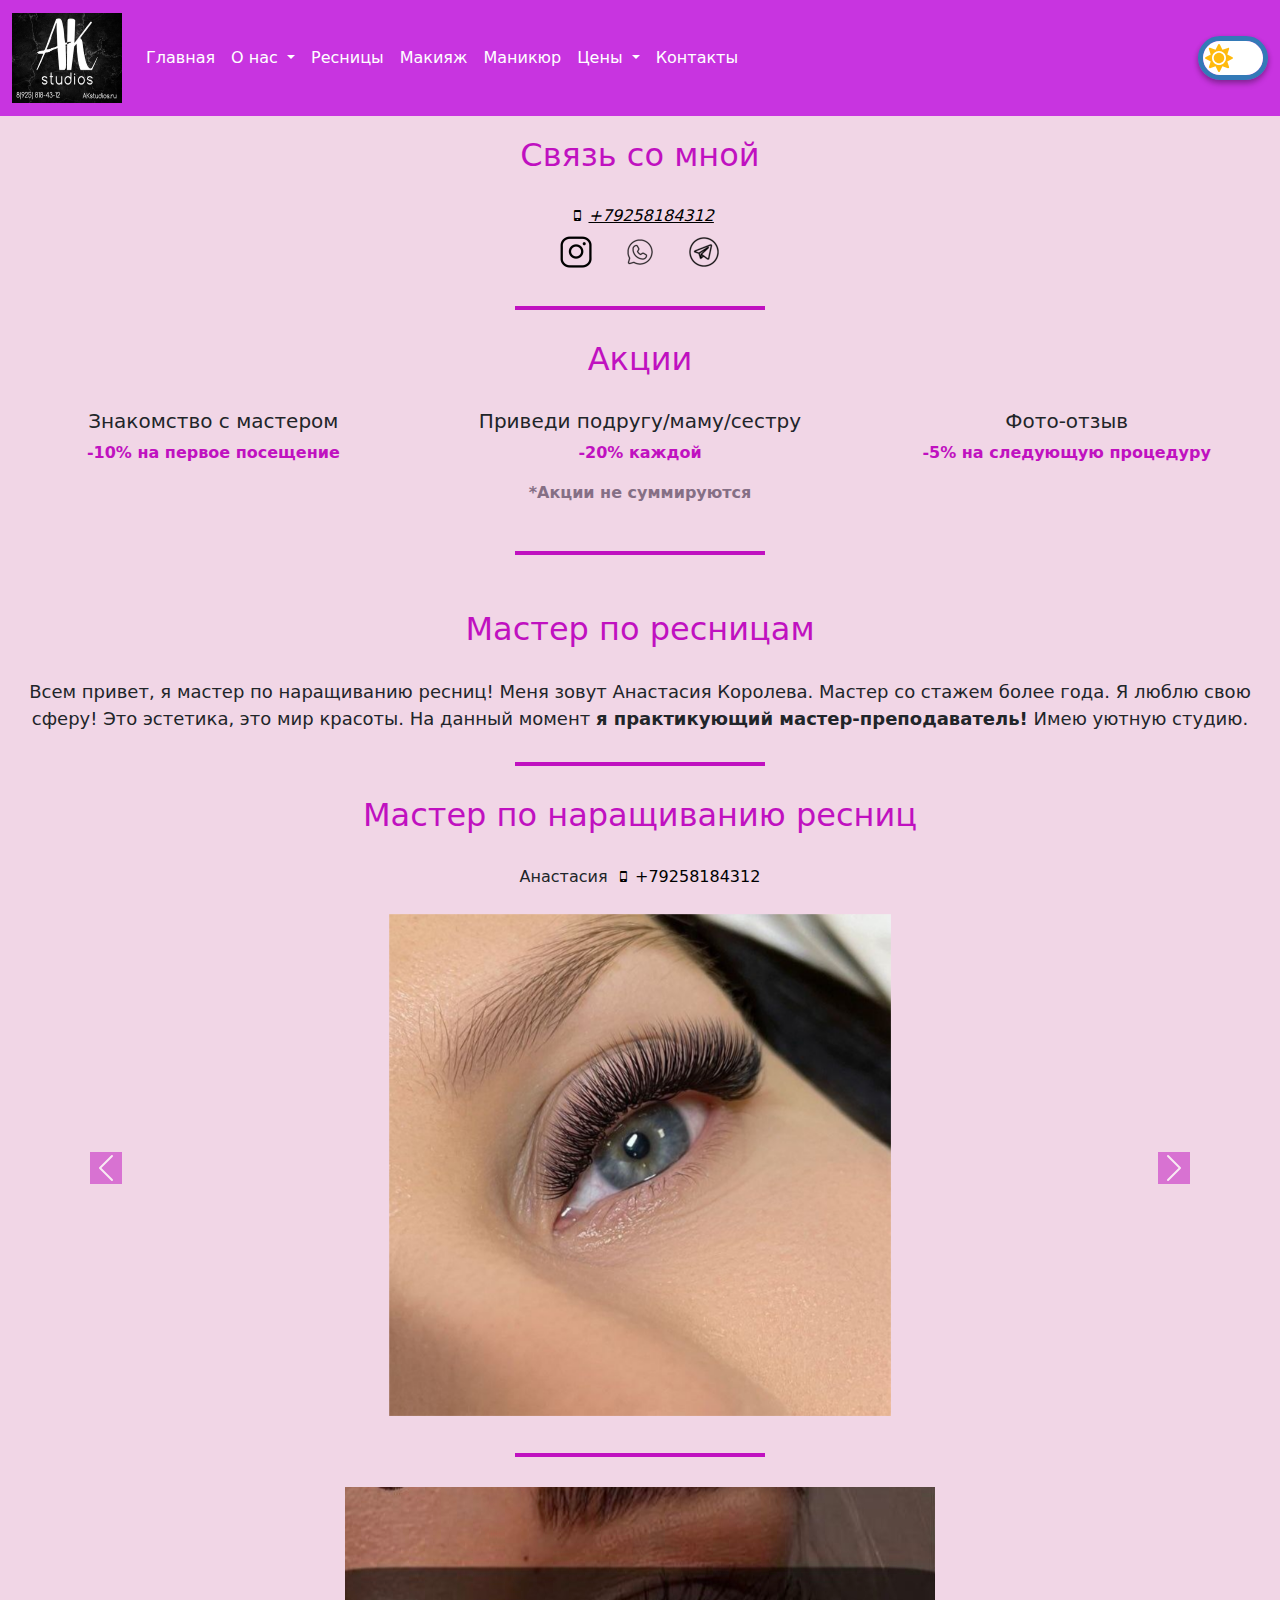
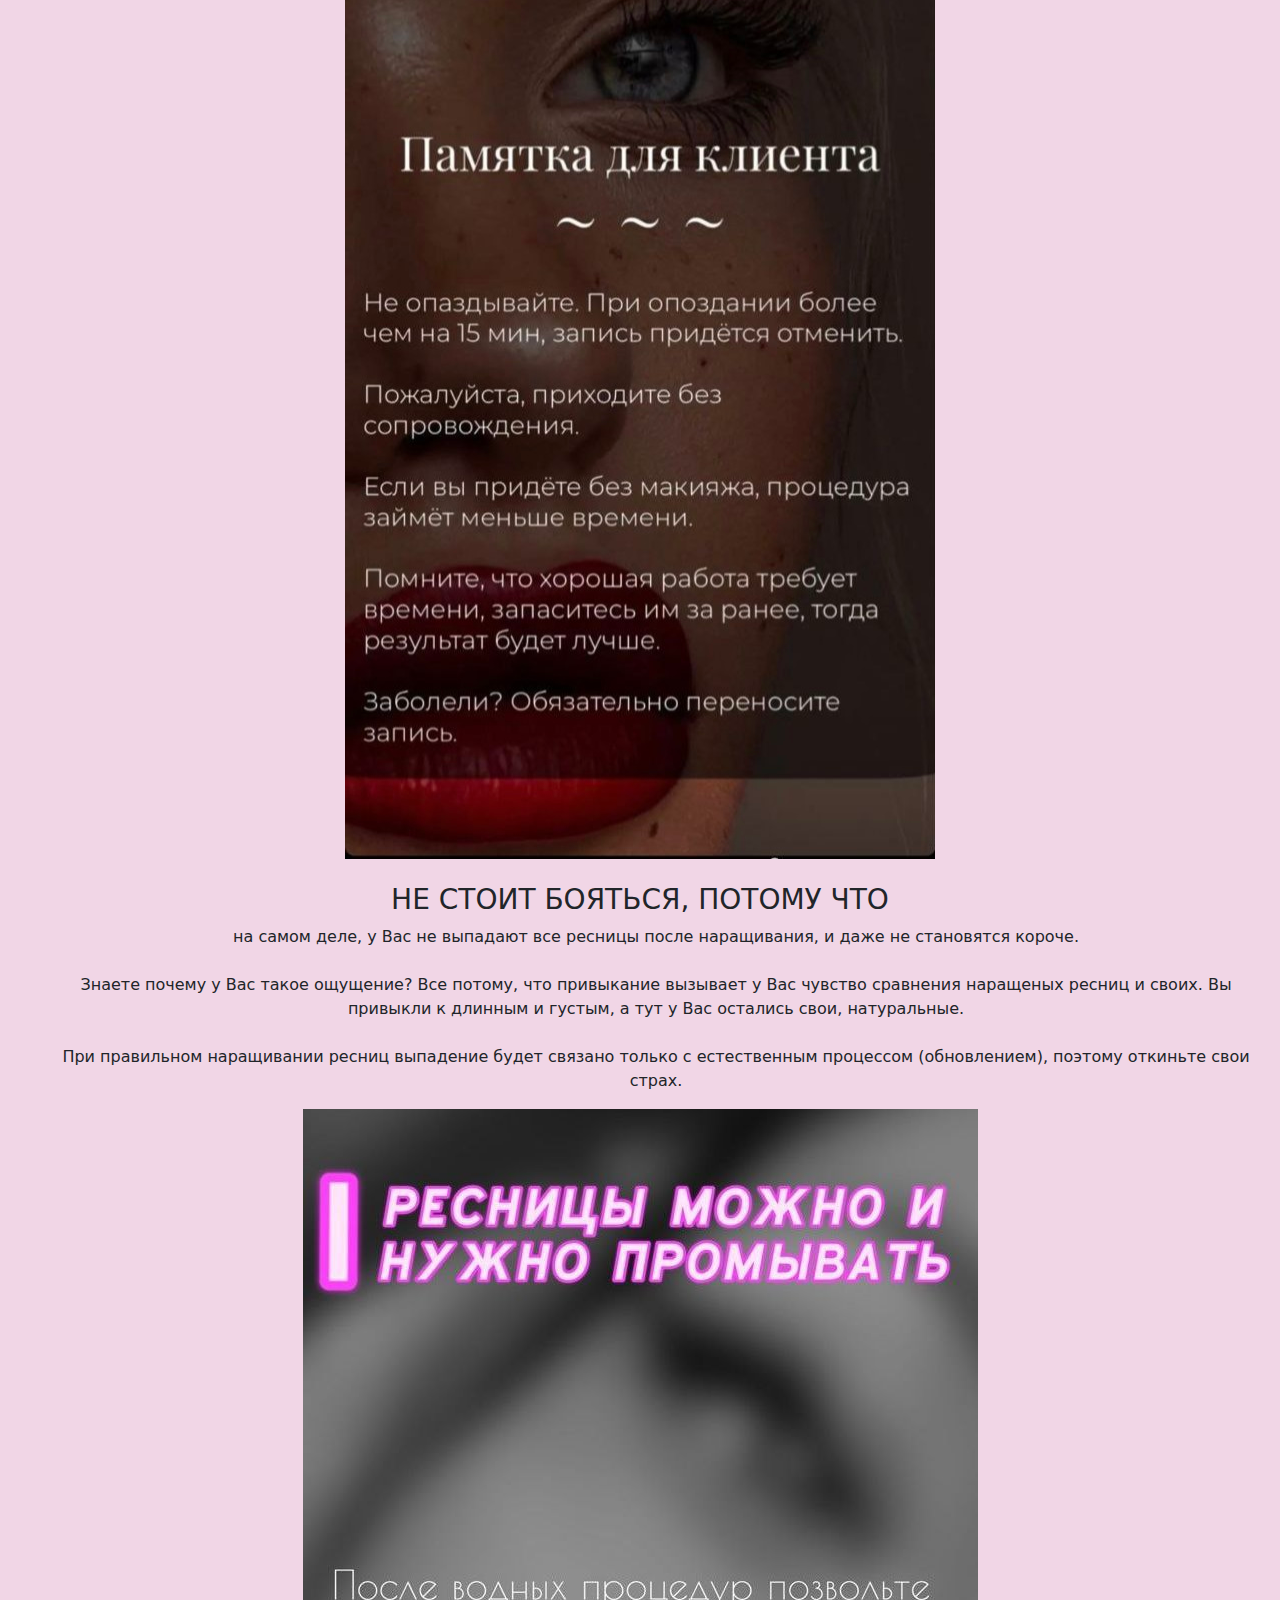
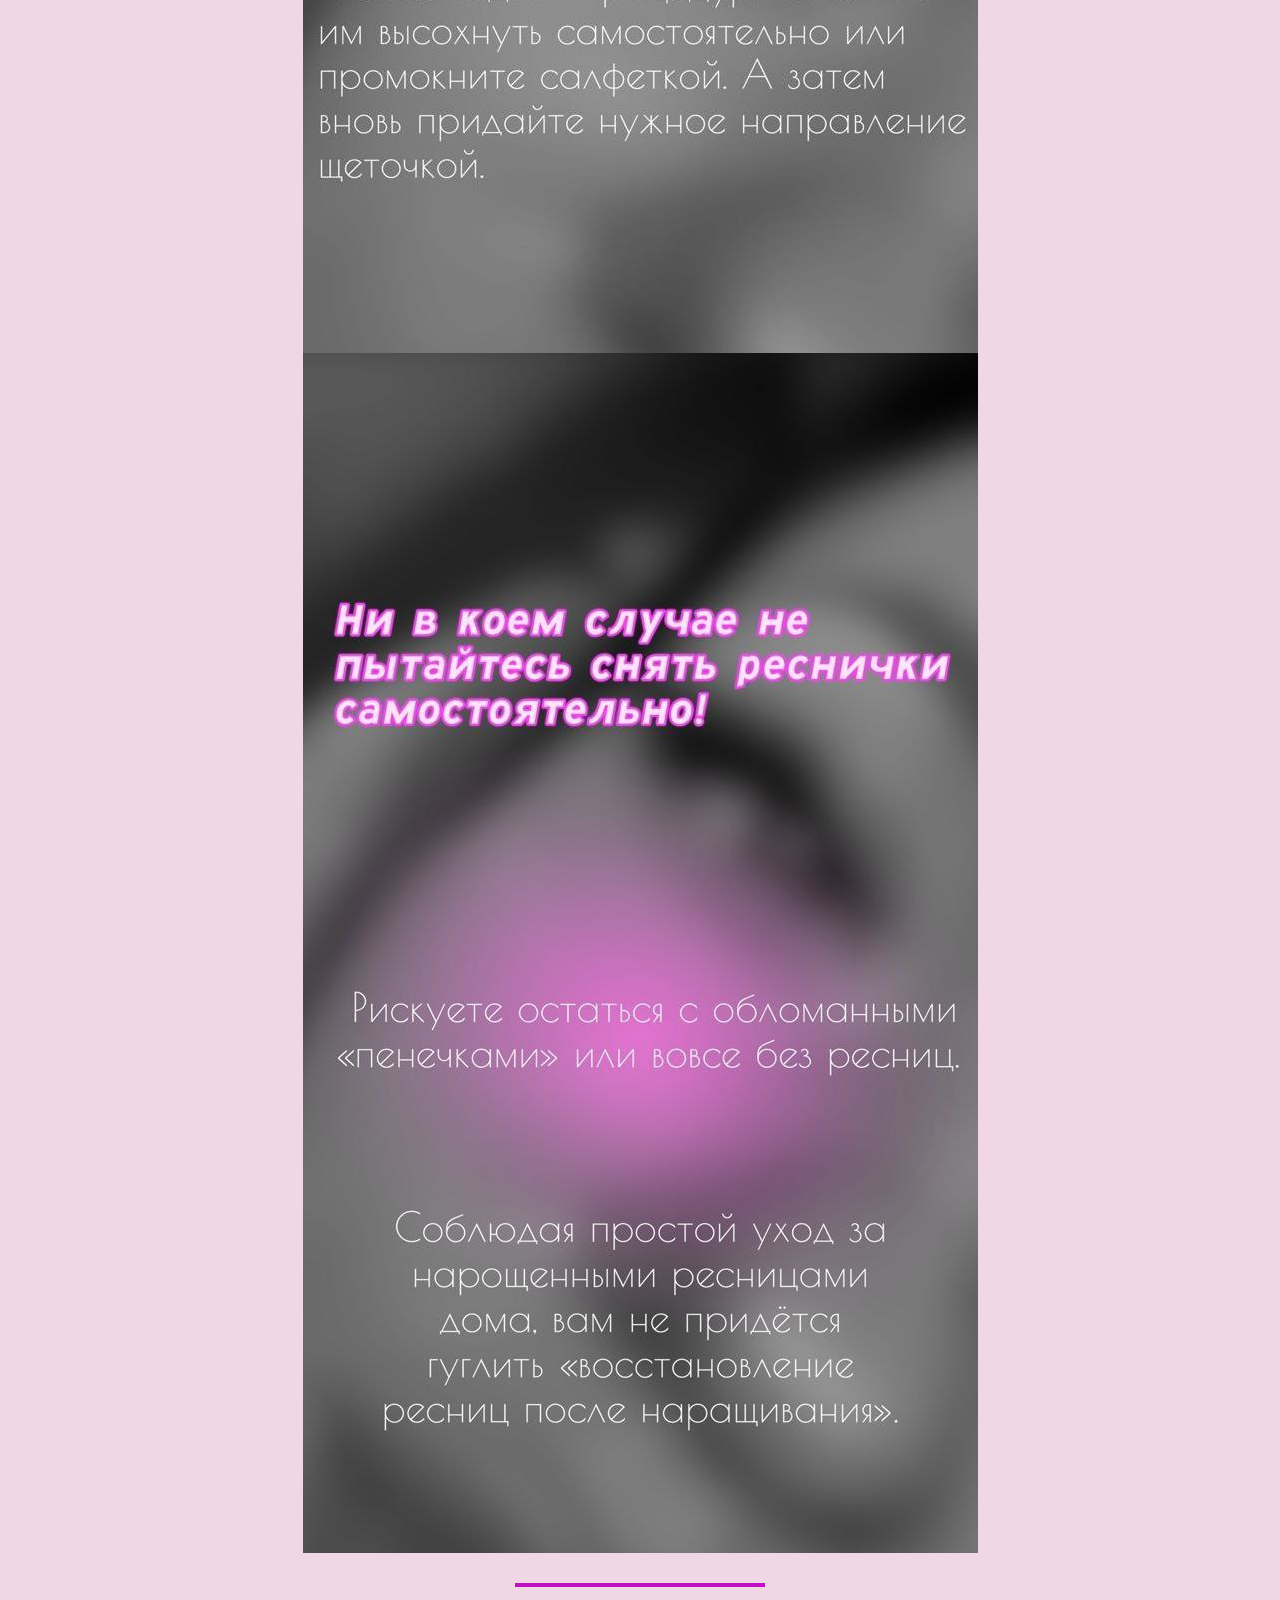
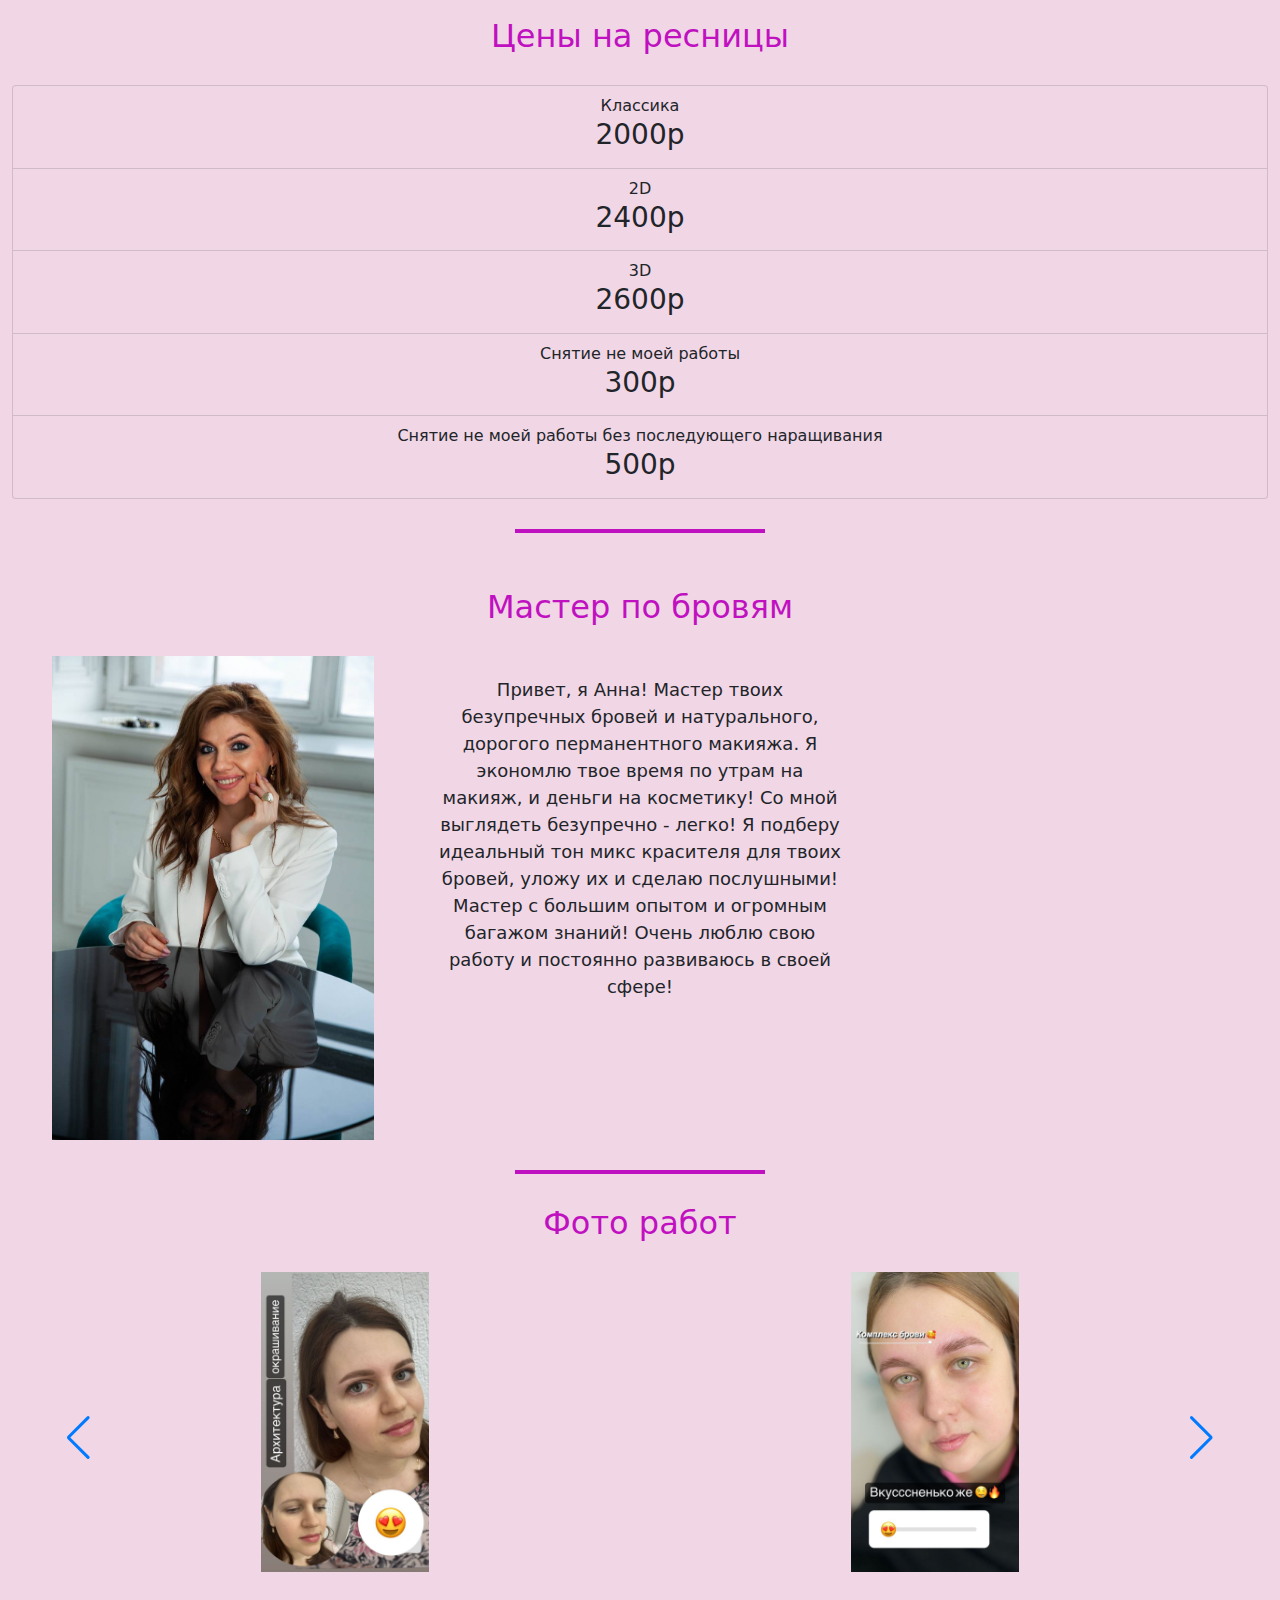
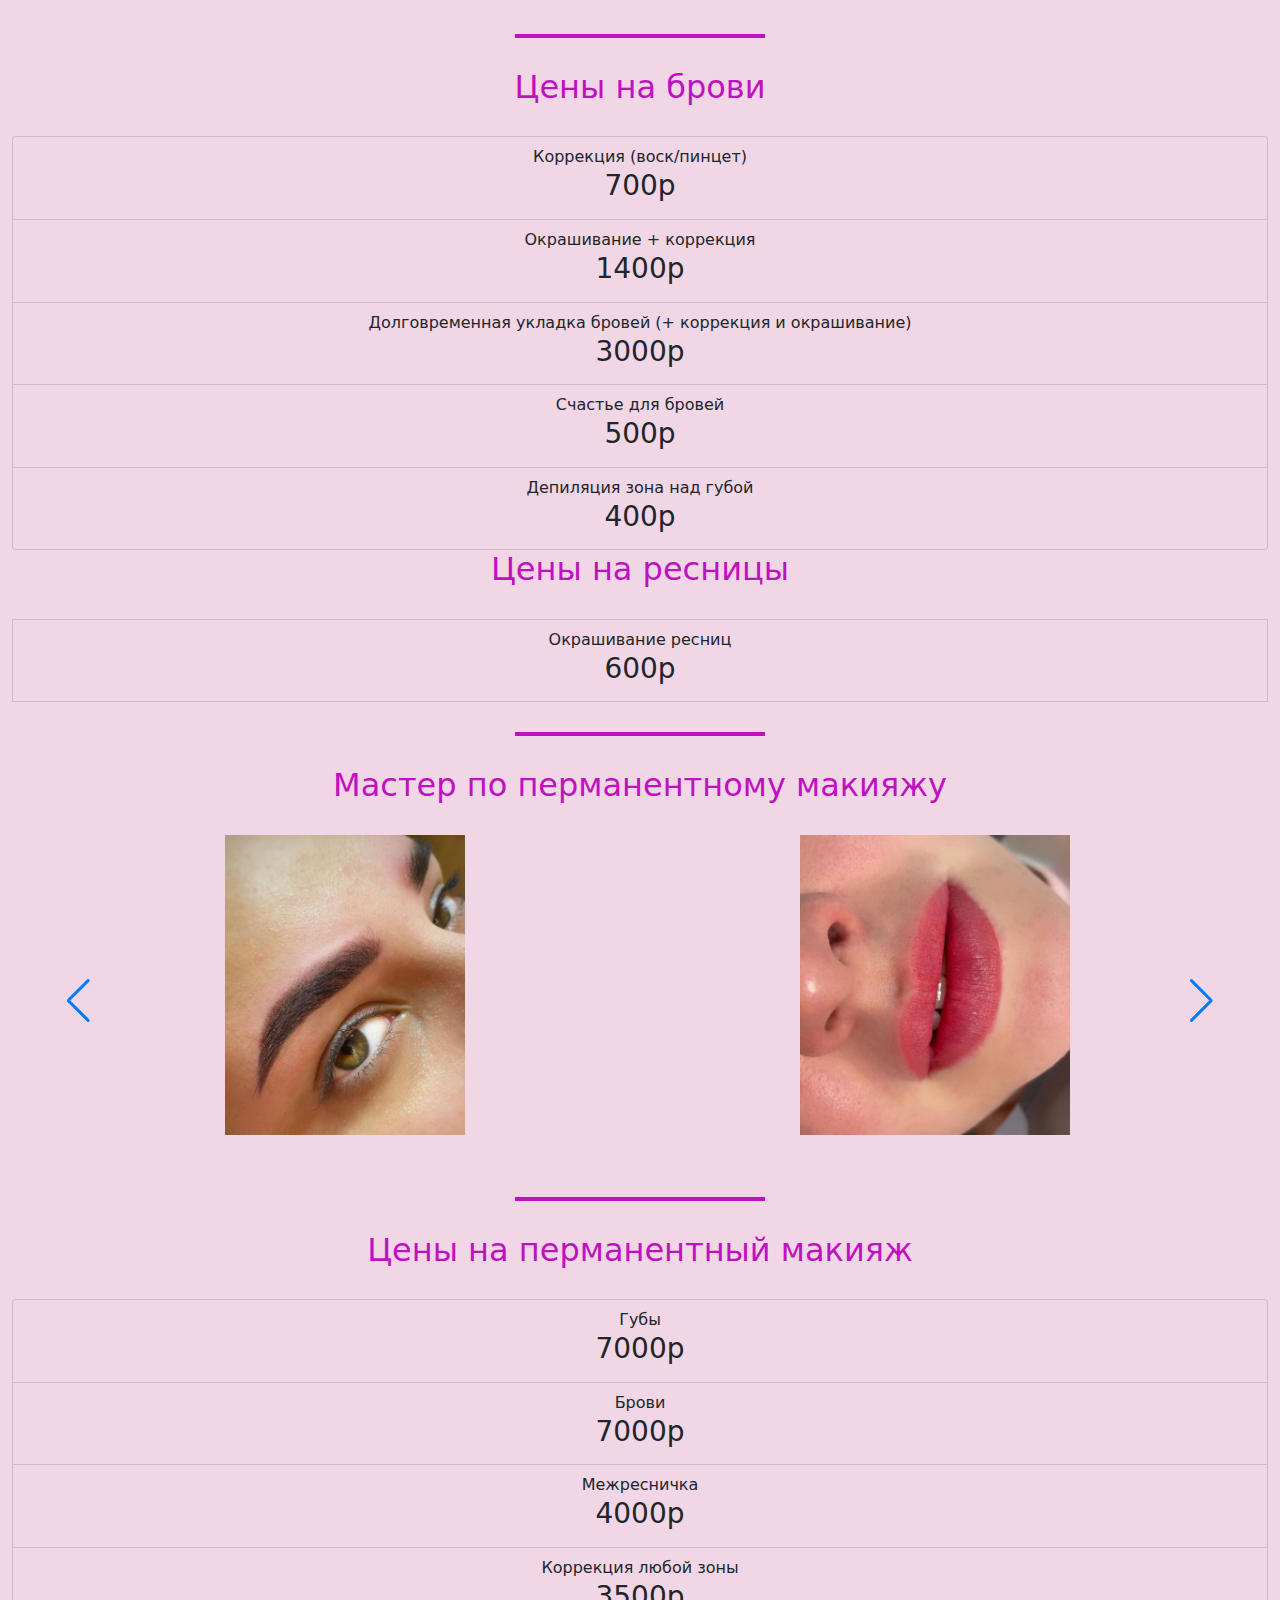
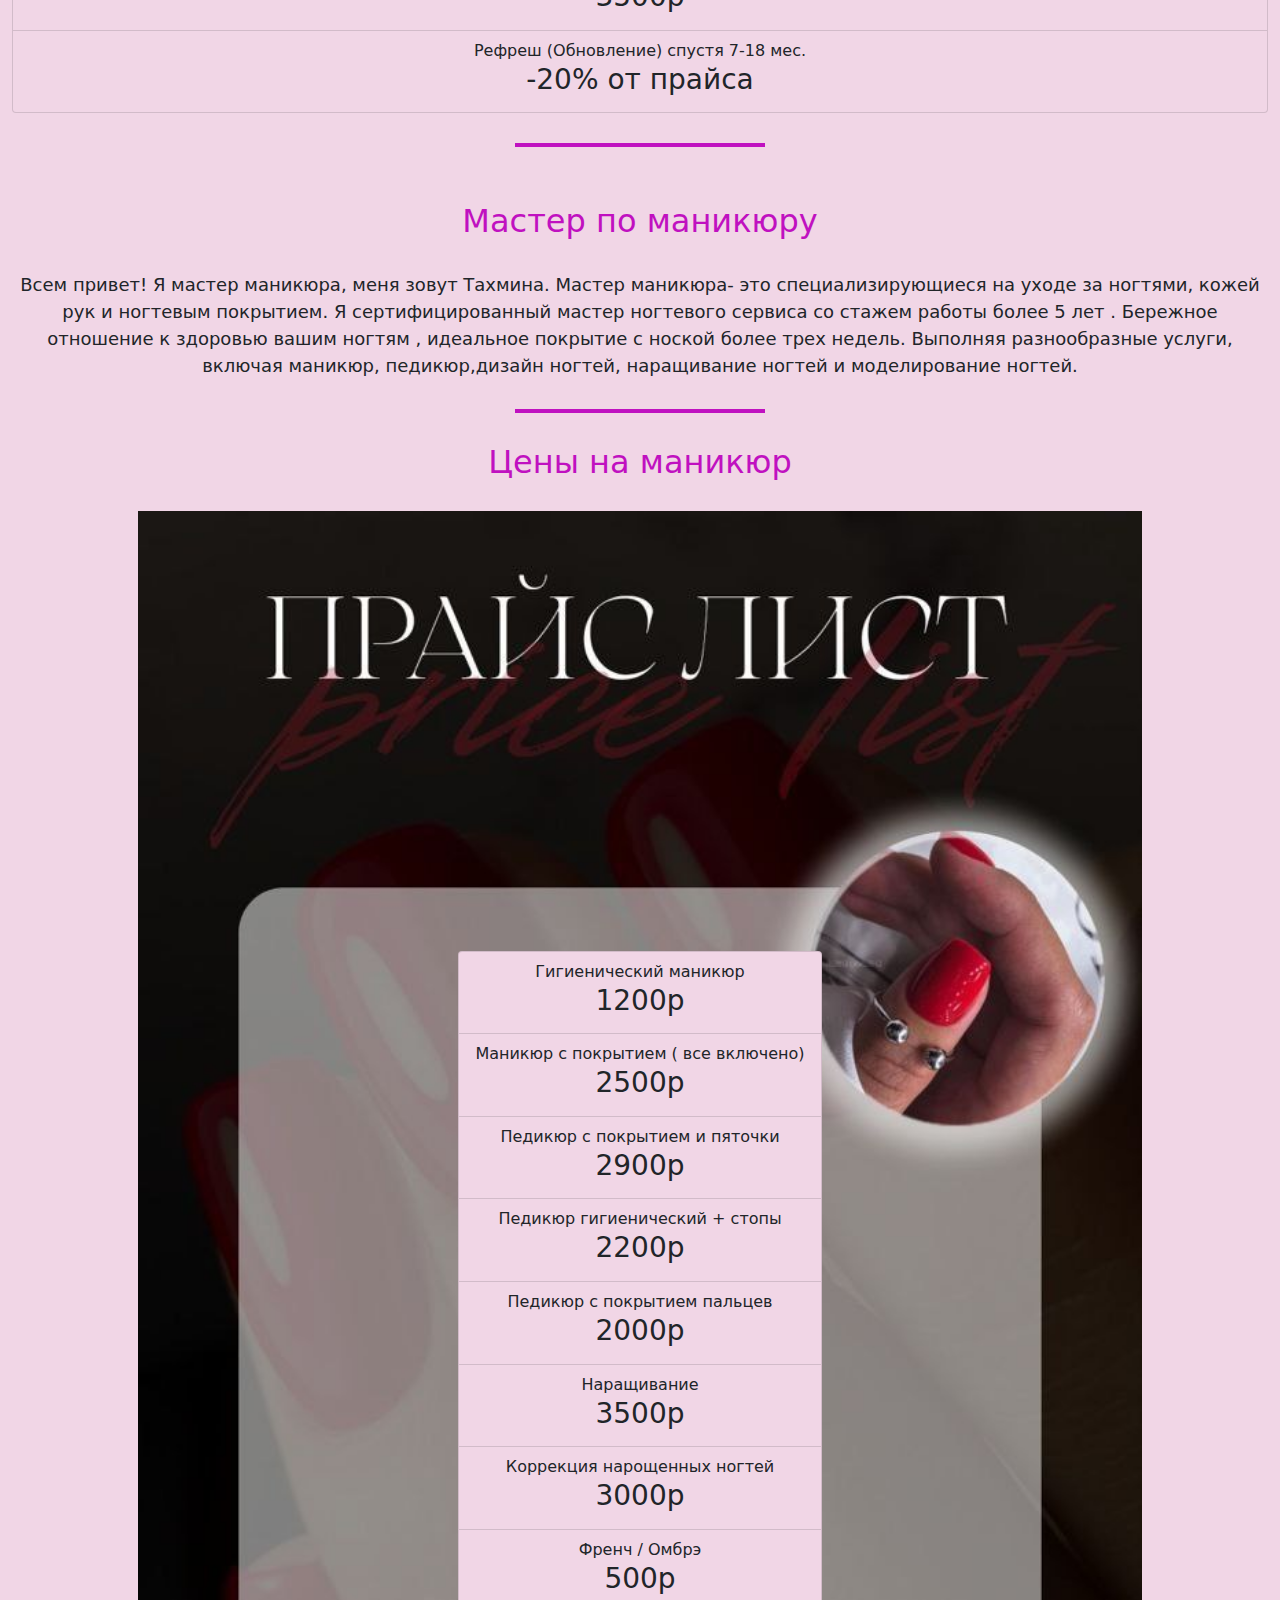
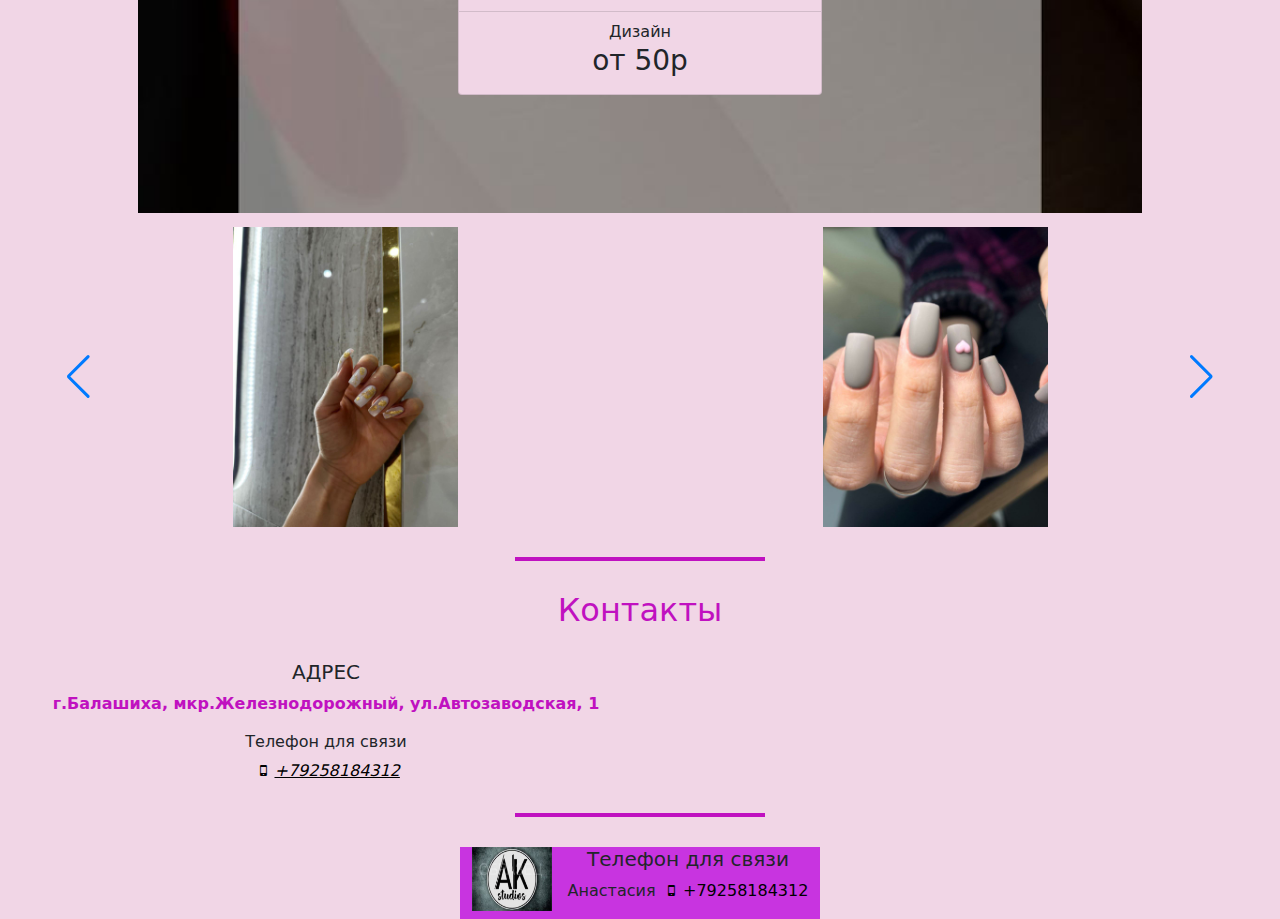
==== index.html @ 6a60e7d7 "new" ====
<!DOCTYPE html>
<html lang="ru">  
<head>
    <meta charset="UTF-8">
    <meta name="viewport" content="width=device-width, initial-scale=1.0">
    <link rel="shortcut icon" href="img/433crown_100209.ico" type="image/x-icon">
    <link rel="stylesheet" href="css/bootstrap.min.css">
    <link rel="stylesheet" href="css/fontello.css">
    
    <link rel="stylesheet" href="css/swiper-bundle.css">
    <link rel="stylesheet" href="css/style.css?v=0.11" id="theme">
    <title>Koroleva-eyelashes</title>
</head>
<body> 
  <header id="header" class="header">  
    <nav class="navbar navbar-expand-md navbar-dark" style="background: #c834e0">
        <div class="container-fluid">
          <a class="navbar-brand" href="#"><img src="./img/logo1.jpg" alt="Koroleva-eyelashes" width="110" height="90">
          </a>
          <button class="navbar-toggler" type="button" data-bs-toggle="collapse" data-bs-target="#navbarSupportedContent" aria-controls="navbarSupportedContent" aria-expanded="false" aria-label="Toggle navigation">
            <span class="navbar-toggler-icon"></span>
          </button>
          <div class="collapse navbar-collapse" id="navbarSupportedContent">
            <ul class="navbar-nav me-auto mb-2 mb-lg-0">
              <li class="nav-item">
                <a class="nav-link active text-white toAnchor" aria-current="page" href="#Hero">Главная</a>
              </li>
              <li class="nav-item dropdown">
                <a class="nav-link text-white dropdown-toggle" href="#" role="button" data-bs-toggle="dropdown" aria-expanded="false">
                  О нас
                </a>
                <ul class="dropdown-menu">
                  <li><a class="dropdown-item" href="#About-Us-resnici">Мастер по ресницам</a></li>
                  <li><a class="dropdown-item" href="#About-Us-brovi">Мастер по бровям</a></li>
                  <li><a class="dropdown-item" href="#About-Us-manikur">Мастер маникюра</a></li>
                </ul>
              </li>
              <li class="nav-item">
                <a class="nav-link text-white toAnchor" href="#resnici">Ресницы</a>
              </li>
              <li class="nav-item">
                <a class="nav-link text-white toAnchor" href="#maciag">Макияж</a>
              </li>
              <li class="nav-item">
                <a class="nav-link text-white toAnchor" href="#Foto_manikur">Маникюр</a>
              </li>
              <li class="nav-item dropdown">
                <a class="nav-link text-white dropdown-toggle" href="#" role="button" data-bs-toggle="dropdown" aria-expanded="false">
                  Цены
                </a>
                <ul class="dropdown-menu">
                  <li><a class="dropdown-item" href="#Price__res"">Цены на ресницы</a></li>
                  <li><a class="dropdown-item" href="#Price-maciag">Цены на перманентный макияж</a></li>
                  <li><a class="dropdown-item" href="#Price-brovi">Цены на брови</a></li>
                  <li><a class="dropdown-item" href="#Price-manikur">Цены на маникюр </a></li>
                </ul>
              </li>
             
              <li class="nav-item">
                <a class="nav-link text-white toAnchor" href="#contakts">Контакты</a>
              </li>
              
              
            </ul>
            
          </div>
          <label class="dark-version">
            <input type="checkbox" onchange="toggledark()" id="toggledark" class="theme-checkbox">
            <span class="toggledark round theme-checkbox"></span>
          </label>
        </div>
      </nav>
    
  </header>
<main class="main">
    <section id="messanger" class="messanger">
        <div class="container-fluid text-center">
         <div>
          <h1></h1>
          <h2 class="messanger__h2 h2 ">Связь со мной</h2>
         </div>
                <a class="phone1 toAnchor" href="tel:+79258184312"><i class="icon-mobile" aria-hidden="true">+79258184312</i></a>
             
              <div class="messanger1">
                <a class="nav-link toAnchor" href="https://instagram.com/eyelashes.brows_">
                  <img src="./img/instagram_f_icon-icons.com_65485.png" alt="instagram" srcset="" >
                </a>
              
              
                <a class="nav-link toAnchor" href="https://wa.me/79258184312?text=%D0%9F%D1%80%D0%B8%D0%B2%D0%B5%D1%82!%20%F0%9F%91%8B%20%D0%9C%D0%B5%D0%BD%D1%8F%20%D0%B8%D0%BD%D1%82%D0%B5%D1%80%D0%B5%D1%81%D1%83%D0%B5%D1%82...">
                    <img src="./img/whatsapp_logo_thin_icon_171427.png" alt="whatsapp" srcset="">
                </a>
              

                <a class="nav-link toAnchor" href="https://t.me/+79296448637">
                    <img src="./img/communication_message_socialmedia_chat_telegram_icon_218852.png" alt="" srcset="">
                </a>
              </div>
         <div class="line"></div>
         </div>  
    </section>
    <section id="Hero" class="Hero">
        <div class="container-fluid text-center">
        <div>
            <h2 class="Hero__h2 h2">Акции</h2>
        </div>
            <div class="row">
                <div class="col col-xl-4 col-md-6 col-sm-12">
                        <h5>Знакомство с мастером</h5>
                <p class="Hero__text fw-bolder"> -10% на первое посещение</p>
                </div>
            <div class="col col-xl-4 col-md-6 col-sm-12">
             <h5>Приведи подругу/маму/сестру</h5>
                <p class="Hero__text fw-bolder"> -20% каждой</p>
            </div>
            <div class="col col-xl-4 col-md-6 col-sm-12">
             <h5>Фото-отзыв</h5>
                <p class="Hero__text fw-bolder"> -5% на следующую процедуру</p>
            </div>
             <p class="Hero__text fw-bolder akcii"> *Акции не суммируются</p>
             
            
            </div>
            <div class="line"></div>
        </div>
    </section>
    <section id="About-Us-resnici" class="About-Us">
        <div class="container-fluid text-center">
         <h2 class="About-Us__h2 h2">Мастер по ресницам</h2>
         <p class="About-Us__text">Всем привет, я мастер по наращиванию ресниц! Меня зовут Анастасия Королева.
            Мастер со стажем более года. Я люблю свою сферу! Это эстетика, это мир красоты. На данный момент <b>я практикующий мастер-преподаватель!</b> Имею уютную студию.

         </p>
         <div class="line"></div>
         </div>  
    </section>
    <section id="resnici" class="resnici">
        <div class="container-fluid text-center">
            <h2 class="resnici__h2 h2">Мастер по наращиванию ресниц</h2>
            <p>Анастасия <a href="tel:+79258184312" class="phone"> <i class="icon-mobile" aria-hidden="true"></i>+79258184312</a></p>
            <div id="carouselExampleIndicators" class="carousel slide">
                
                <div class="carousel-inner">
                  <div class="carousel-item active">
                    <img src="./img/resnici1.jpg" class="d-block w-100" alt="...">
                  </div>
                  <div class="carousel-item">
                    <img src="./img/resnici2.jpg" class="d-block w-100" alt="...">
                  </div>
                  <div class="carousel-item">
                    <img src="./img/resnici3.jpg" class="d-block w-100" alt="...">
                  </div>
                  <div class="carousel-item">
                    <img src="./img/resnici4.jpg" class="d-block w-100" alt="...">
                  </div>
                  <div class="carousel-item">
                    <img src="./img/resnici5.jpg" class="d-block w-100" alt="...">
                  </div>
                  <div class="carousel-item">
                    <img src="./img/resnici6.jpg" class="d-block w-100" alt="...">
                  </div>
                  <div class="carousel-item">
                    <img src="./img/resnici7.jpg" class="d-block w-100" alt="...">
                  </div>
                  <div class="carousel-item">
                    <img src="./img/-5332319868306974097_121.jpg" class="d-block w-100" alt="...">
                  </div>
                  <div class="carousel-item">
                    <img src="./img/-5332319868306974098_120.jpg" class="d-block w-100" alt="...">
                  </div>
                  <div class="carousel-item">
                    <img src="./img/-5332319868306974100_120.jpg" class="d-block w-100" alt="...">
                  </div>              
                </div>
                <button class="carousel-control-prev" type="button" data-bs-target="#carouselExampleIndicators" data-bs-slide="prev">
                  <span class="carousel-control-prev-icon" aria-hidden="true"></span>
                  <span class="visually-hidden">Previous</span>
                </button>
                <button class="carousel-control-next" type="button" data-bs-target="#carouselExampleIndicators" data-bs-slide="next">
                  <span class="carousel-control-next-icon" aria-hidden="true"></span>
                  <span class="visually-hidden">Next</span>
                </button>
              </div>
              <div class="line"></div>
              <img class="img img-fluid" src="./img/info.jpg" alt="Памятка">
              <div class="row">
                <div class="col col-xl-12 col-md-12 col-sm-12">
                <br><h3>НЕ СТОИТ БОЯТЬСЯ, ПОТОМУ ЧТО</h3>
                <ul class="resnici__ul">
              <li class="resnici__li">на самом деле, у Вас не выпадают все ресницы после наращивания, и даже не становятся короче.<br> </li>
              <li class="resnici__li"><br>Знаете почему у Вас такое ощущение?
              Все потому, что привыкание вызывает у Вас чувство сравнения наращеных ресниц и своих. Вы привыкли к длинным и густым, а тут у Вас остались свои, натуральные. </li>
              <li class="resnici__li"><br> При правильном наращивании ресниц выпадение будет связано только с естественным процессом (обновлением), поэтому откиньте свои страх. </li>
                </ul>
              </div>
              </div>
              <img class="img img-fluid" src="./img/2resnici.jpg" alt="Памятка">
              <img class="img img-fluid" src="./img/3resnici.jpg" alt="Памятка">
              <div class="line"></div>
        </div>  
    </section>
    <section id="Price__res" class="Price__res">
        <div class="container-fluid text-center">
         <h2 class="Price__maciag__h2 h2">Цены на ресницы</h2>
         <ul class="list-group">
            <li class="list-group-item">Классика  <h3>2000р</h3></li>
            <li class="list-group-item">2D  <h3>2400р</h3></li>
            <li class="list-group-item">3D <h3>2600р</h3></li>
            <li class="list-group-item">Снятие не моей работы <h3>300р</h3></li>
            <li class="list-group-item">Снятие не моей работы без последующего наращивания <h3>500р</h3></li>
          </ul>
         <div class="line"></div>
         </div>  
    </section>
    
         <section id="About-Us-brovi" class="About-Us">
          <div class="container-fluid text-center">
           <h2 class="About-Us__h2 h2">Мастер по бровям</h2>
           <div class="row">
              <div class="col col-xl-4 col-md-6 col-sm-12">
                      <img class="About-Us__foto" src="./img/brovi/annabrovi.jpg">
              </div>
              <div class="col col-xl-4 col-md-6 col-sm-12">
              <p class="About-Us__text"> Привет, я Анна! Мастер твоих безупречных бровей и натурального, дорогого перманентного макияжа. Я экономлю твое время по утрам на макияж, и деньги на косметику!  Со мной выглядеть безупречно - легко! Я подберу идеальный тон микс красителя для твоих бровей, уложу их и сделаю послушными! Мастер с большим опытом и огромным багажом знаний! Очень люблю свою работу и постоянно развиваюсь в своей сфере! </p>
              </div>
           </div>
           <div class="line"></div>
          </div>  
      </section>
             
      <section id="maciag" class="maciag">
        <div class="container-fluid text-center">
            <h2 class="resnici__h2 h2">Фото работ</h2>
            <div class="swiper">
              <div class="swiper-wrapper">
                  <div class="swiper-slide"><img src="./img/brovi/-5264833815984067943_121.jpg" alt="Производство" class="img3"></div>
                  <div class="swiper-slide"><img src="./img/brovi/-5267141802559920271_121.jpg" class="img3" alt="..."></div>
                  <div class="swiper-slide"><img src="./img/brovi/-5269469249632588866_121.jpg" class="img3" alt="..."></div>
                  <div class="swiper-slide"><img src="./img/brovi/-5269469249632588867_121.jpg" class="img3" alt="..."></div>
                  <div class="swiper-slide"><img src="./img/brovi/-5269469249632588868_121.jpg" class="img3" alt="..."></div>
                  <div class="swiper-slide"><img src="./img/maciag/-5276418536782288608_121.jpg" class="img3" alt="..."><h5>Окрашивание</h5></div>
                  
                 

              </div>
              <!-- If we need pagination -->
              <div class="swiper-pagination"></div>

              <!-- If we need navigation buttons -->
              <div class="swiper-button-prev"></div>
              <div class="swiper-button-next"></div>
          </div>

            
            
              <div class="line"></div>
        </div>
      </section>
            <section id="Price-brovi" class="maciag">
              <div class="container-fluid text-center">
                <h2 class="Price__brovi__h2 h2">Цены на брови</h2>
              <ul class="list-group">
                <li class="list-group-item">Коррекция (воск/пинцет)<h3>700р</h3></li>
                <li class="list-group-item">Окрашивание + коррекция<h3>1400р</h3></li>
                <li class="list-group-item">Долговременная укладка бровей (+ коррекция и окрашивание)<h3>3000р</h3></li>
                <li class="list-group-item">Счастье для бровей<h3>500р</h3></li>
                <li class="list-group-item">Депиляция зона над губой<h3>400р</h3></li>
              </ul>
              <h2 class="Price__maciag__h2 h2">Цены на ресницы</h2>
              <li class="list-group-item">Окрашивание ресниц<h3>600р</h3></li>
              <div class="line"></div>
              </div>
            </section>

            <section id="maciag" class="maciag">
              <div class="container-fluid text-center">
                  <h2 class="resnici__h2 h2">Мастер по перманентному макияжу</h2>
                  
                  <div class="swiper">
                    <div class="swiper-wrapper">
                        <div class="swiper-slide"><img src="img/maciag/-5267141802559920291_121.jpg" alt="Производство" class="img3"></div>
                        <div class="swiper-slide"><img src="img/maciag/-5267141802559920292_121.jpg" alt="Производство" class="img3"></div>
                        <div class="swiper-slide"><img src="img/maciag/-5267141802559920293_121.jpg" alt="Производство" class="img3"></div>
                        <div class="swiper-slide"><img src="img/maciag/-5267141802559920294_121.jpg" alt="Производство" class="img3"></div>
                        <div class="swiper-slide"><img src="img/maciag/-5276418536782288608_121.jpg" alt="Производство" class="img3"></div>
                        <div class="swiper-slide"><img src="img/maciag/-5276418536782288609_121.jpg" alt="Производство" class="img3"><h5>Перманентный макияж губ</h5></div>
                        <div class="swiper-slide"><img src="img/maciag/-5276418536782288610_121.jpg" alt="Производство" class="img3"><h5>Перманентный макияж бровей</h5></div>
                        <div class="swiper-slide"><img src="img/maciag/-5276418536782288611_121.jpg" alt="Производство" class="img3"></div>
                       

                    </div>
                    <!-- If we need pagination -->
                    <div class="swiper-pagination"></div>

                    <!-- If we need navigation buttons -->
                    <div class="swiper-button-prev"></div>
                    <div class="swiper-button-next"></div>
                </div>

                  
                    <div class="line"></div>
              </div>
                </section>
                <section id="Price-maciag" class="Price__res">
                    <div class="container-fluid text-center">
                    <h2 class="Price__res__h2 h2">Цены на перманентный макияж</h2>
                 <ul class="list-group">
                    <li class="list-group-item">Губы  <h3>7000р</h3></li>
                    <li class="list-group-item">Брови  <h3>7000р</h3></li>
                    <li class="list-group-item">Межресничка <h3>4000р</h3></li>
                    <li class="list-group-item">Коррекция любой зоны <h3>3500р</h3></li>
                    <li class="list-group-item">Рефреш (Обновление) спустя 7-18 мес. <h3>-20% от прайса</h3></li>
                  </ul>
                  <div class="line"></div>
                    </div>
                </section>
              <section id="About-Us-manikur" class="About-Us">
                  <div class="container-fluid text-center">
                   <h2 class="About-Us__h2 h2">Мастер по маникюру</h2>
                   <p class="About-Us__text">Всем привет! Я мастер маникюра, меня зовут  Тахмина. Мастер маникюра- это специализирующиеся на уходе за ногтями, кожей рук и ногтевым покрытием. Я сертифицированный мастер ногтевого сервиса со стажем работы более 5 лет .
                   Бережное отношение к здоровью вашим ногтям , идеальное покрытие с ноской более  трех недель. Выполняя разнообразные услуги, включая маникюр, педикюр,дизайн ногтей, наращивание ногтей и моделирование ногтей.          
                   </p>
                   <div class="line"></div>
                   </div>  
              </section>
              <section id="Price-manikur" class="Price__manikur">
                <div class="container-fluid text-center">
                  <h2 class="Price__res__h2 h2">Цены на маникюр</h2>
                  <div class="price_img_res">
                    <div class="img1"></div>
                    <div class="prise">
                   <ul class="list-group">
                     <li class="list-group-item">Гигиенический маникюр  <h3>1200р</h3></li>
                     <li class="list-group-item">Маникюр с покрытием ( все включено)  <h3>2500р</h3></li>
                     <li class="list-group-item">Педикюр с покрытием и пяточки <h3>2900р</h3></li>
                     <li class="list-group-item">Педикюр гигиенический + стопы <h3>2200р</h3></li>
                     <li class="list-group-item">Педикюр с покрытием пальцев <h3>2000р</h3></li>
                     <li class="list-group-item">Наращивание <h3>3500р</h3></li>
                     <li class="list-group-item">Коррекция нарощенных ногтей <h3>3000р</h3></li>
                     <li class="list-group-item">Френч / Омбрэ <h3>500р</h3></li>
                     <li class="list-group-item">Дизайн <h3>от 50р</h3></li>
                   </ul>
                    </div>
                  </div>
              <div class="line"></div>
                </div>
             </section>

             <section id="Foto_manikur" class="Foto_manikur">
              <div class="container-fluid text-center">
                  <h2 class="resnici__h2 h2">Фото работ мастера по маникюру</h2>
                  
                  <div class="swiper">
                    <div class="swiper-wrapper">
                        <div class="swiper-slide"><img src="img/manikur/manikur1.jpg" alt="Производство" class="img3"></div>
                        <div class="swiper-slide"><img src="img/manikur/manikur2.jpg" alt="Производство" class="img3"></div>
                        <div class="swiper-slide"><img src="img/manikur/manikur3.jpg" alt="Производство" class="img3"></div>
                        <div class="swiper-slide"><img src="img/manikur/manikur4.jpg" alt="Производство" class="img3"></div>
                        <div class="swiper-slide"><img src="img/manikur/manikur5.jpg" alt="Производство" class="img3"></div>
                        <div class="swiper-slide"><img src="img/manikur/manikur6.jpg" alt="Производство" class="img3"></div>
                        <div class="swiper-slide"><img src="img/manikur/manikur7.jpg" alt="Производство" class="img3"></div>
                        <div class="swiper-slide"><img src="img/manikur/manikur8.jpg" alt="Производство" class="img3"></div>
                        <div class="swiper-slide"><img src="img/manikur/manikur9.jpg" alt="Производство" class="img3"></div>
                        <div class="swiper-slide"><img src="img/manikur/manikur10.jpg" alt="Производство" class="img3"></div>
                        <div class="swiper-slide"><img src="img/manikur/manikur11.jpg" alt="Производство" class="img3"></div>

                    </div>
                    <!-- If we need pagination -->
                    <div class="swiper-pagination"></div>

                    <!-- If we need navigation buttons -->
                    <div class="swiper-button-prev"></div>
                    <div class="swiper-button-next"></div>
                </div>

                  
                    <div class="line"></div>
              </div>
                </section>

    <section id="contakts" class="contakts">
        <div class="container-fluid text-center">
         <h2 class="contakts__h2 h2">Контакты</h2>
         <!--<div class="row">
            <div class="col col-xl-6 col-md-12 col-sm-12">
                    <!-- |<h5>Мы на карте</h5> 
            
            </div>-->
        <div class="col col-xl-6 col-md-12 col-sm-12">
         <h5>АДРЕС</h5>
         <p class="Hero__text fw-bolder">г.Балашиха, мкр.Железнодорожный, ул.Автозаводская, 1</p>
         <h6>Телефон для связи</h6>
         <a class="phone1 toAnchor" href="tel:+79258184312"><i class="icon-mobile" aria-hidden="true">+79258184312</i></a>
            
        </div>
         
         <div class="line"></div>
         </div>  
    </section>
    <footer class="footer text-center">
        <div class="container-fluid text-center ">
            <div class="footer text-center footer__all">
            <div class="footer__left"><a class="navbar-brand" href="#Hero"><img src="./img/logo.jpg" alt="Koroleva-eyelashes" width="80" height="64"></a></div>
            <div class="footer__right"><h5 class="resnici__h5 h5">Телефон для связи</h5 >
            <p>Анастасия <a href="tel:+79258184312" class="phone"> <i class="icon-mobile" aria-hidden="true"></i>+79258184312</a></p></div>
            </div>
        </div>

    </footer>
</main>



<script>
  function toggledark() {
    if (localStorage.getItem('theme') === 'dark') {
        localStorage.removeItem('theme');
        document.body.classList.remove("dark");
        } else {
        localStorage.setItem('theme', 'dark');
        document.body.classList.add("dark");
    }
}
if (localStorage.getItem('theme') === 'dark') {
    document.body.classList.add('dark');
    document.getElementById('toggledark').checked = true;
} else {
    document.body.classList.remove('dark');
    document.getElementById('toggledark').checked = false;
}

</script>

<script src="./js/swiper-bundle.js"></script>
<script src="./js/swiper1.js"></script>
<script src="./js/bootstrap.bundle.min.js?v=0.11"></script>
</body>
</html>
---- css/fontello.css ----
@font-face {
  font-family: 'fontello';
  src: url('../font/fontello.eot?42172333');
  src: url('../font/fontello.eot?42172333#iefix') format('embedded-opentype'),
       url('../font/fontello.woff2?42172333') format('woff2'),
       url('../font/fontello.woff?42172333') format('woff'),
       url('../font/fontello.ttf?42172333') format('truetype'),
       url('../font/fontello.svg?42172333#fontello') format('svg');
  font-weight: normal;
  font-style: normal;
}
/* Chrome hack: SVG is rendered more smooth in Windozze. 100% magic, uncomment if you need it. */
/* Note, that will break hinting! In other OS-es font will be not as sharp as it could be */
/*
@media screen and (-webkit-min-device-pixel-ratio:0) {
  @font-face {
    font-family: 'fontello';
    src: url('../font/fontello.svg?42172333#fontello') format('svg');
  }
}
*/
 
 [class^="icon-"]:before, [class*=" icon-"]:before {
  font-family: "fontello";
  font-style: normal;
  font-weight: normal;
  speak: never;
 
  display: inline-block;
  text-decoration: inherit;
  width: 1em;
  margin-right: .2em;
  text-align: center;
  /* opacity: .8; */
 
  /* For safety - reset parent styles, that can break glyph codes*/
  font-variant: normal;
  text-transform: none;
 
  /* fix buttons height, for twitter bootstrap */
  line-height: 1em;
 
  /* Animation center compensation - margins should be symmetric */
  /* remove if not needed */
  margin-left: .2em;
 
  /* you can be more comfortable with increased icons size */
  /* font-size: 120%; */
 
  /* Font smoothing. That was taken from TWBS */
  -webkit-font-smoothing: antialiased;
  -moz-osx-font-smoothing: grayscale;
 
  /* Uncomment for 3D effect */
  /* text-shadow: 1px 1px 1px rgba(127, 127, 127, 0.3); */
}
 
.icon-phone:before { content: '\e800'; } /* '' */
.icon-location:before { content: '\e801'; } /* '' */
.icon-heart:before { content: '\e802'; } /* '' */
.icon-upload-cloud-outline:before { content: '\e803'; } /* '' */
.icon-chart-bar:before { content: '\e804'; } /* '' */
.icon-help:before { content: '\e805'; } /* '' */
.icon-thumbs-up:before { content: '\e806'; } /* '' */
.icon-group:before { content: '\e807'; } /* '' */
.icon-down-open:before { content: '\e808'; } /* '' */
.icon-left-open:before { content: '\e809'; } /* '' */
.icon-right-open:before { content: '\e80a'; } /* '' */
.icon-up-open:before { content: '\e80b'; } /* '' */
.icon-down-dir:before { content: '\e80c'; } /* '' */
.icon-up-dir:before { content: '\e80d'; } /* '' */
.icon-left-dir:before { content: '\e80e'; } /* '' */
.icon-right-dir:before { content: '\e80f'; } /* '' */
.icon-twitter:before { content: '\f099'; } /* '' */
.icon-facebook:before { content: '\f09a'; } /* '' */
.icon-github-circled:before { content: '\f09b'; } /* '' */
.icon-list-numbered:before { content: '\f0cb'; } /* '' */
.icon-mail-alt:before { content: '\f0e0'; } /* '' */
.icon-mobile:before { content: '\f10b'; } /* '' */
.icon-code:before { content: '\f121'; } /* '' */
.icon-rouble:before { content: '\f158'; } /* '' */
.icon-youtube-play:before { content: '\f16a'; } /* '' */
.icon-instagram:before { content: '\f16d'; } /* '' */
.icon-vkontakte:before { content: '\f189'; } /* '' */
.icon-file-video:before { content: '\f1c8'; } /* '' */
.icon-paper-plane:before { content: '\f1d8'; } /* '' */
.icon-chart-line:before { content: '\f201'; } /* '' */
---- css/style.css ----
/*.container {
    max-width: 1170px;
    
}*/
body {
    background-color: #f1d6e6;
}

.hide {
    display: none;
}
.messanger__h2 {
    margin-top: 20px;
}
.fixed-top {
    position: absolute;
}

a {
    color: black;
}
/*Hero*/
.Hero {
    margin-top: 20px; 
}
.text__li {
    margin-top: 55px;
    
}
.h2 {
    color: #c011c0;
    margin-bottom: 30px;
}
.Hero__text {
   color: #c011c0;
}
.text {
    list-style: none;
}
.akcii {
    color: #856f85;
}
/*about Us*/
.About-Us {
    background-color: #f1d6e6;
    margin-top: 55px;
    /*width: 100%;
    height: 700px;*/
}
.navbar-dark .navbar-brand {
    color: #181717;
}

.carousel {
    margin-top: 25px;
}

.carousel-inner {
    display: inline-block;
    text-align: center;
    display: inline-block;
    width: 40%;
}
.carousel-control-prev-icon, .carousel-control-next-icon {
    background-color: #c011c0;
}

.resnici__li {
    list-style: none;
}
.line {
    width: 250px;
    height: 4px;
    background-color: #c011c0;
    text-align: center;
    margin: 30px auto;
}

.list-group-item {
    background-color: #f1d6e6;
}

.phone {
    text-decoration: none;
}
.phone1 {
    /*margin-left: 300px;*/
    color: black;
}
.phone1:focus {
    background-color: #000;
    color: white;
}
.phone1:hover {
    background-color: #000;
    color: white;
}
.messanger1 {
    display: flex;
    justify-content: center;
}
.text-white:hover {
    color: #fff;
    background-color: #000;
}

.text-white:focus {
    background-color: #000;
}

.swiper {
    max-width: 70%;
    margin: 0 auto;
    
  }
  .swiper-slide {
    width: 70%;
  }
  .img5 {
    max-width: 70%;
  }

  .About-Us__foto {
    max-width: 80%;
}
.About-Us__text {
    font-size:large;
    margin-top: 20px;
}
.col {
    flex:none;
}
.footer {
    display: flex;
    justify-self:center;
    text-align: center;
    background: #c834e0;
}

/*переключатель темы*/
.dark-version {
    width: 70px;
    height: 44px;
    position: relative;
    display: inline-block;
    border: 5px solid #337AB7;
    border-radius: 50px;    
    box-shadow: 0 2px 5px rgba(0,0,0,0.2), 0 4px 6px rgba(0,0,0,0.2);    
}
.dark-version input {
    display: none;
}
.dark-version .toggledark {
    top: 0;
    left: 0;
    right: 0;
    bottom: 0;
    cursor: pointer;
    position: absolute;
    transition: 0.5s;
    background: #ffffff;
    border-radius: 50px;
}
.dark-version .toggledark:before {
    top: 0;
    bottom: 0;
    width: 28px;
    left: 2px;
    content: "";
    height: 30px;
    margin: auto 0;
    position: absolute;
    transition: 0.5s;
    background-image: url("data:image/svg+xml;charset=UTF-8,%3csvg xmlns='http://www.w3.org/2000/svg' viewBox='0 0 512 512'%3e%3cpath fill='%23ffba0d' d='M256 160c-52.9 0-96 43.1-96 96s43.1 96 96 96 96-43.1 96-96-43.1-96-96-96zm246.4 80.5l-94.7-47.3 33.5-100.4c4.5-13.6-8.4-26.5-21.9-21.9l-100.4 33.5-47.4-94.8c-6.4-12.8-24.6-12.8-31 0l-47.3 94.7L92.7 70.8c-13.6-4.5-26.5 8.4-21.9 21.9l33.5 100.4-94.7 47.4c-12.8 6.4-12.8 24.6 0 31l94.7 47.3-33.5 100.5c-4.5 13.6 8.4 26.5 21.9 21.9l100.4-33.5 47.3 94.7c6.4 12.8 24.6 12.8 31 0l47.3-94.7 100.4 33.5c13.6 4.5 26.5-8.4 21.9-21.9l-33.5-100.4 94.7-47.3c13-6.5 13-24.7.2-31.1zm-155.9 106c-49.9 49.9-131.1 49.9-181 0-49.9-49.9-49.9-131.1 0-181 49.9-49.9 131.1-49.9 181 0 49.9 49.9 49.9 131.1 0 181z'/%3e%3c/svg%3e");
    background-position: center;
    background-repeat: no-repeat;
}
.dark-version input:checked + .toggledark {
    background: #000;
}
.dark-version input:checked + .toggledark:before {
    -webkit-transform: translateX(24px);
    transform: translateX(24px);
    background-image: url("data:image/svg+xml;charset=UTF-8,%3csvg xmlns='http://www.w3.org/2000/svg' viewBox='0 0 512 512'%3e%3cpath fill='%23FFFFFF' d='M283.211 512c78.962 0 151.079-35.925 198.857-94.792 7.068-8.708-.639-21.43-11.562-19.35-124.203 23.654-238.262-71.576-238.262-196.954 0-72.222 38.662-138.635 101.498-174.394 9.686-5.512 7.25-20.197-3.756-22.23A258.156 258.156 0 0 0 283.211 0c-141.309 0-256 114.511-256 256 0 141.309 114.511 256 256 256z'/%3e%3c/svg%3e");
    background-repeat: no-repeat;
    background-position: center;
}    
/*темная тема*/

body.dark {
    background-color: #464546;
    color: #fff;
}
.dark .phone  {
    text-decoration: none;
    color: wheat;
}
.dark .phone1 {
    color: wheat;
}

.dark .list-group-item {
    background-color: #464546;
    color:wheat;
}
.dark .About-Us {
    background-color: #464546;
    color: #fff;
}

.img3 {
    max-width: 100%;
    height: 300px;
    object-fit: contain;
    
}
.swiper {
    max-width: 1170px;
    margin: 0 auto;
    
  }

  /* Прайс ресницы*/
.price_img_res {
    display: flex;
    position: relative;
    justify-content: center;
}
.prise {
    display: flex;
    position: relative;
    padding-top: 35%;
}


.img1 {
    background-image: url(../img/price.jpg);
    background-size: cover;
    min-width: 80%;
    min-height: 110%;
    display: flex;
    position: absolute;
    justify-content: center;
}
.list-group {
    list-style: none;
}
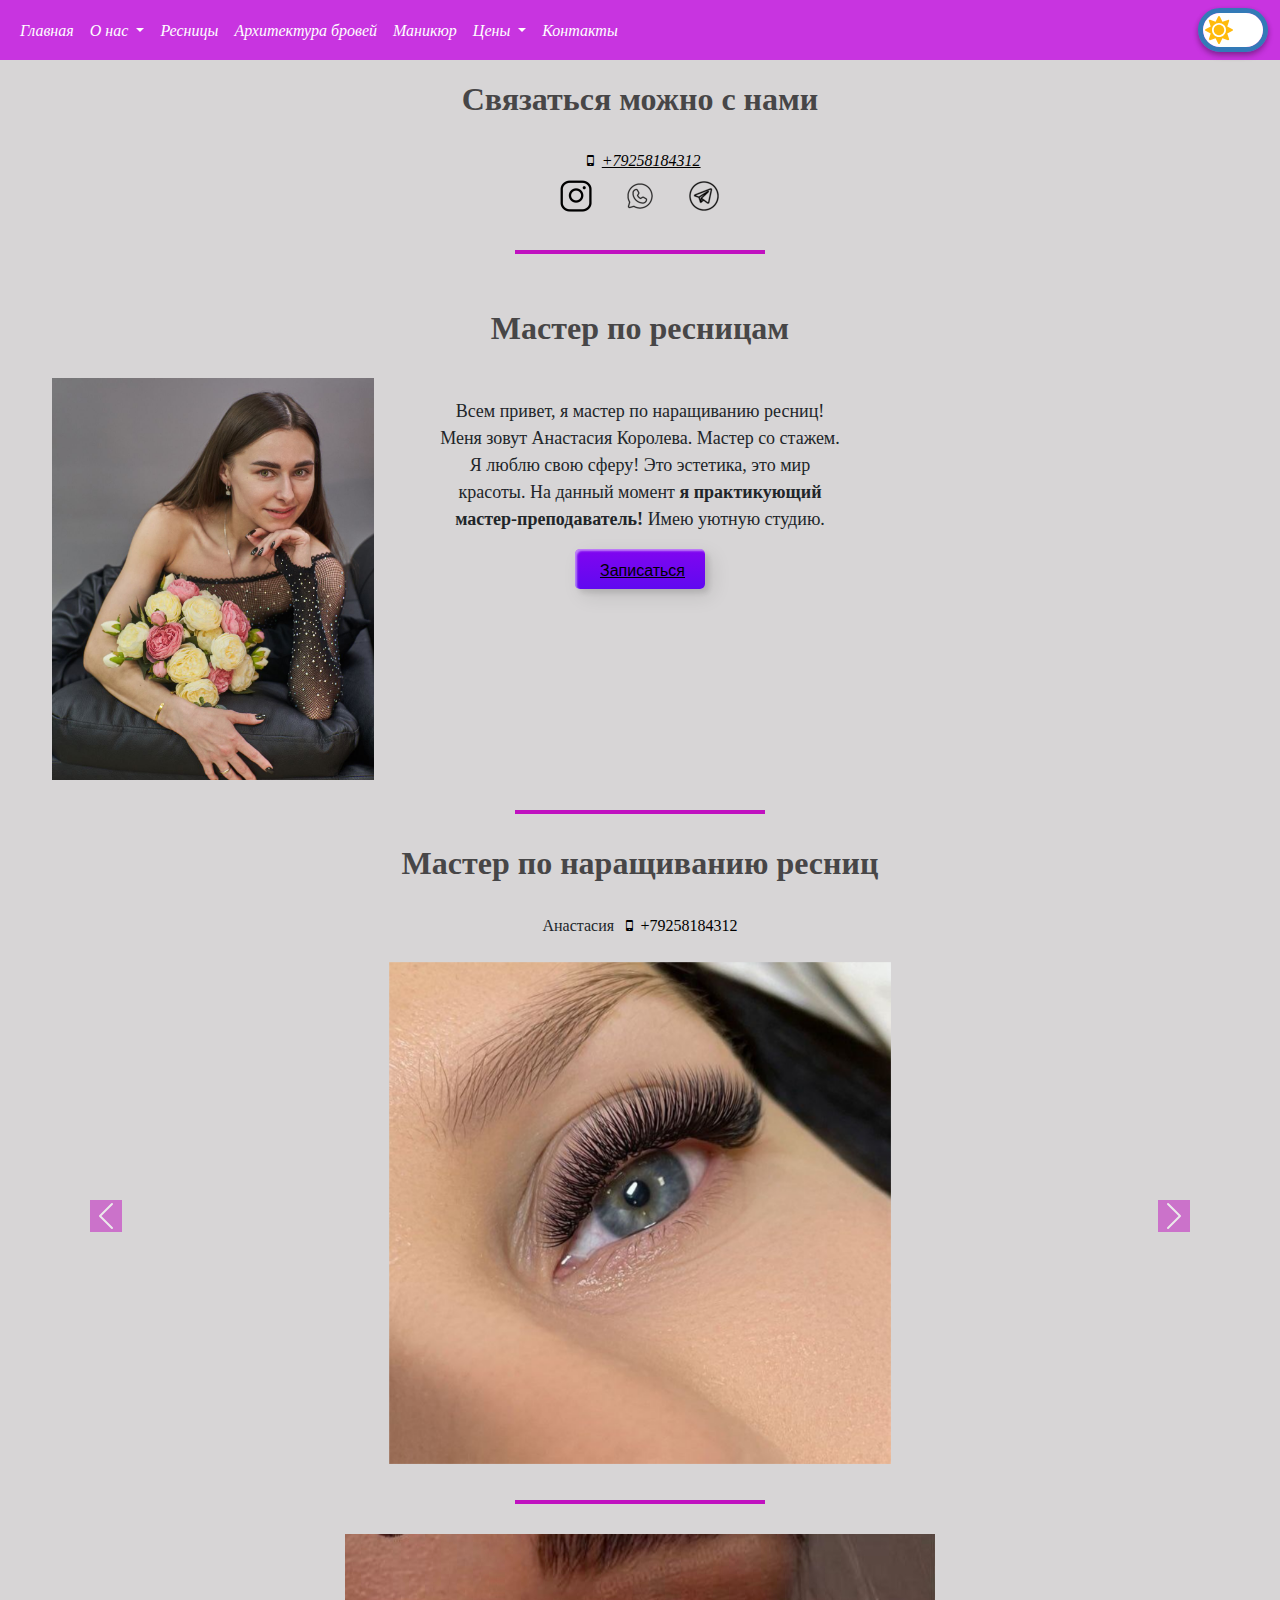
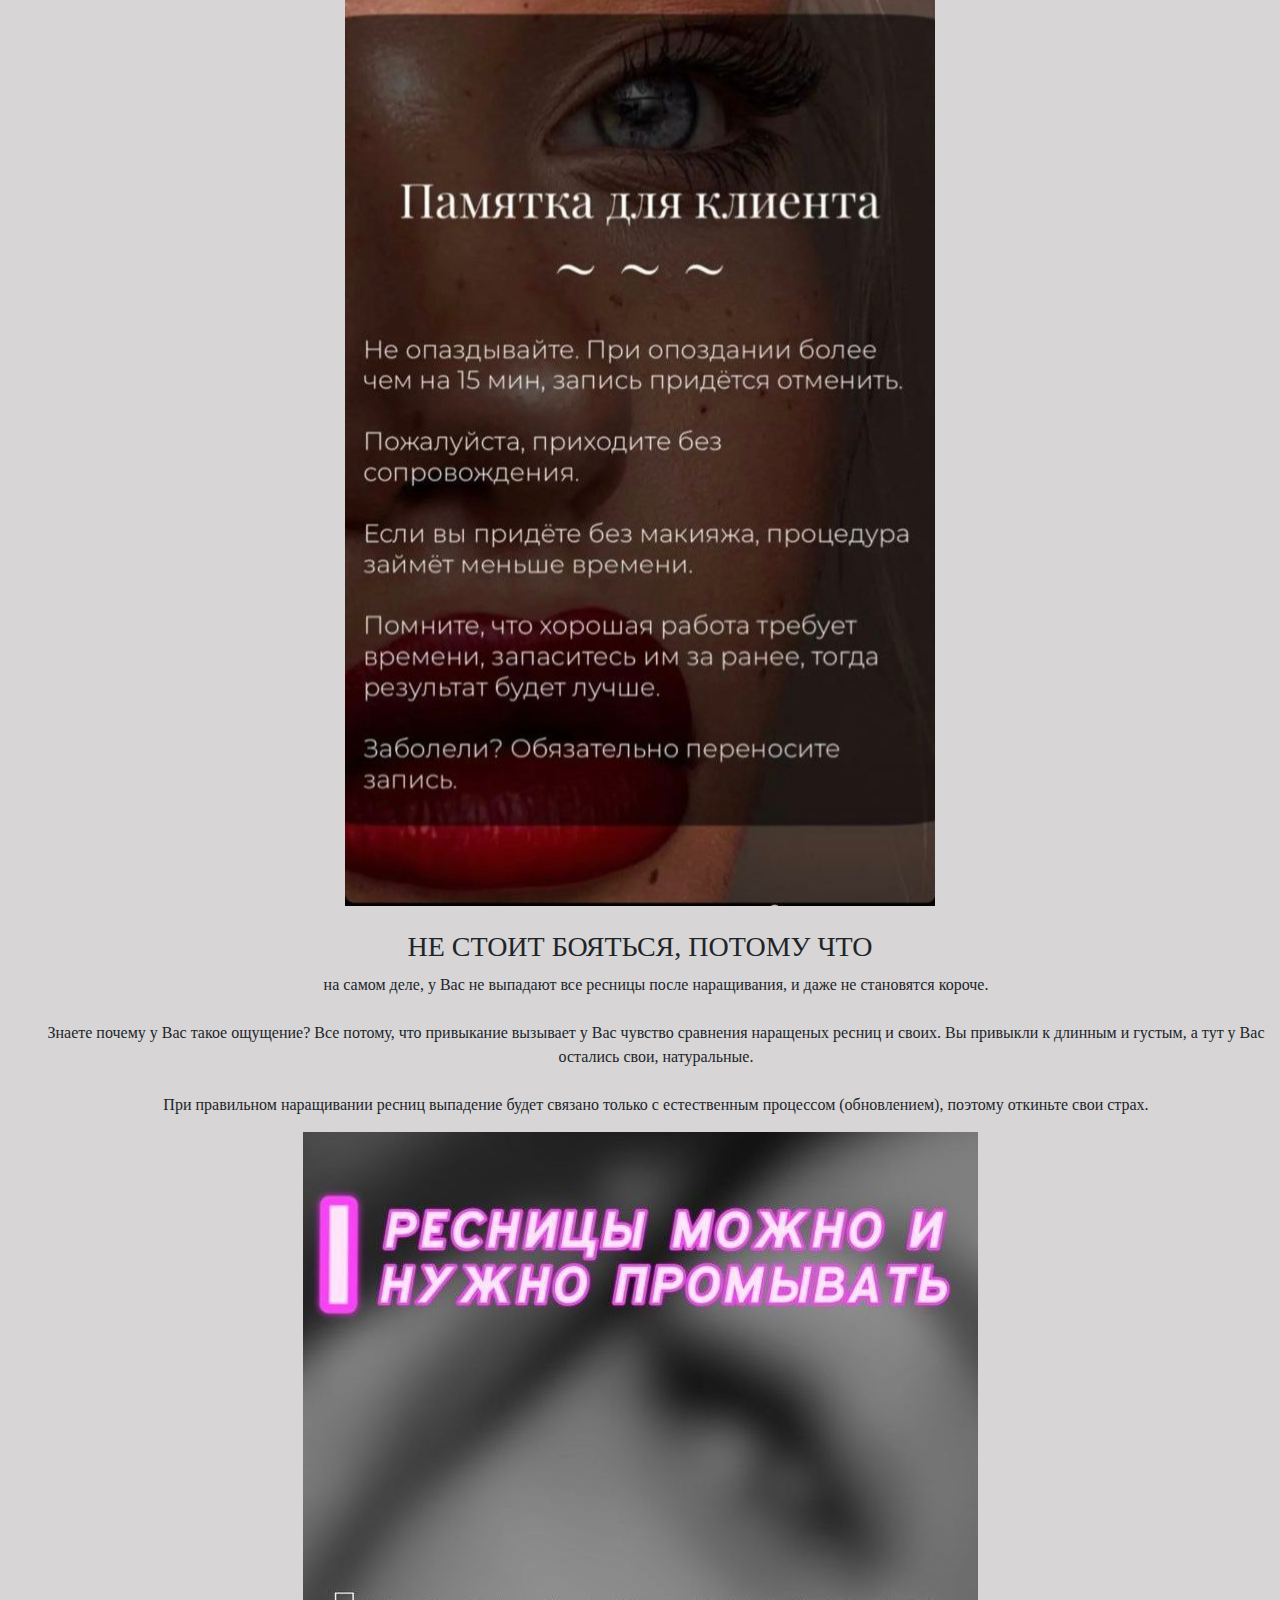
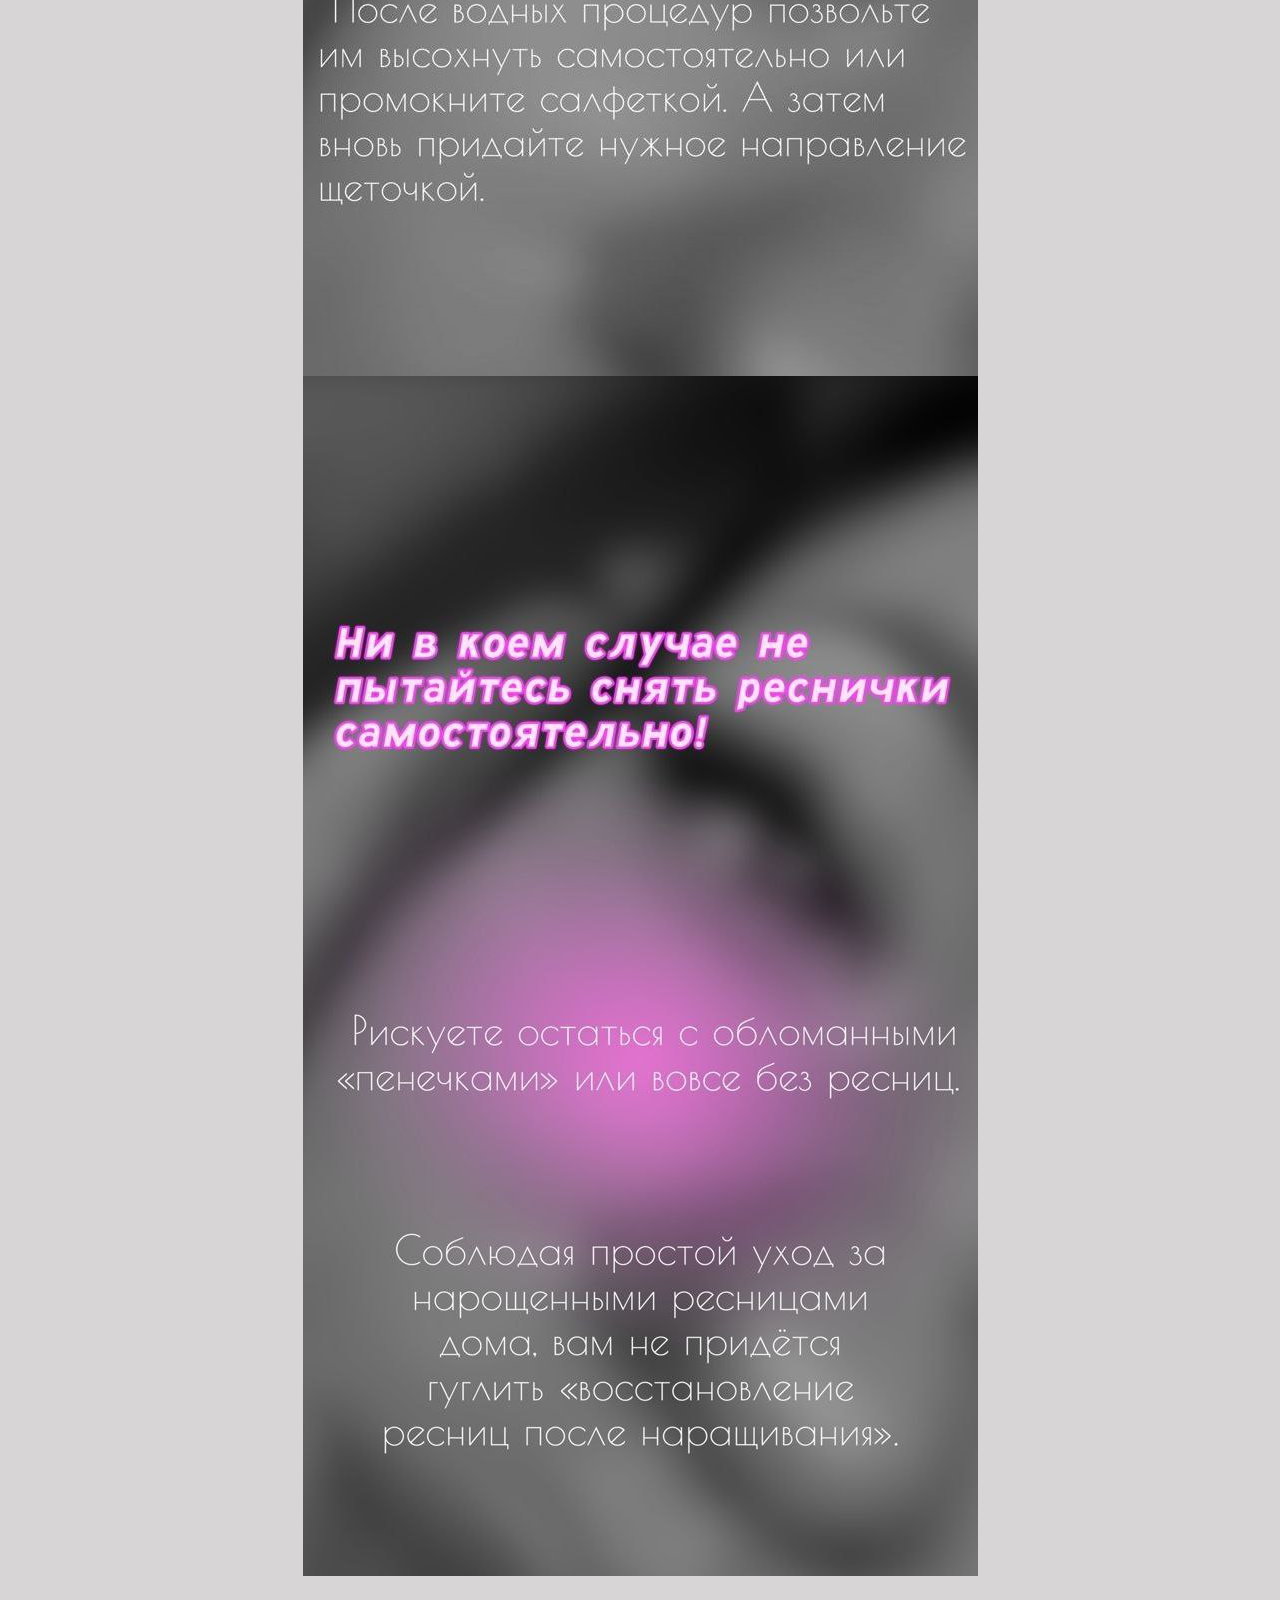
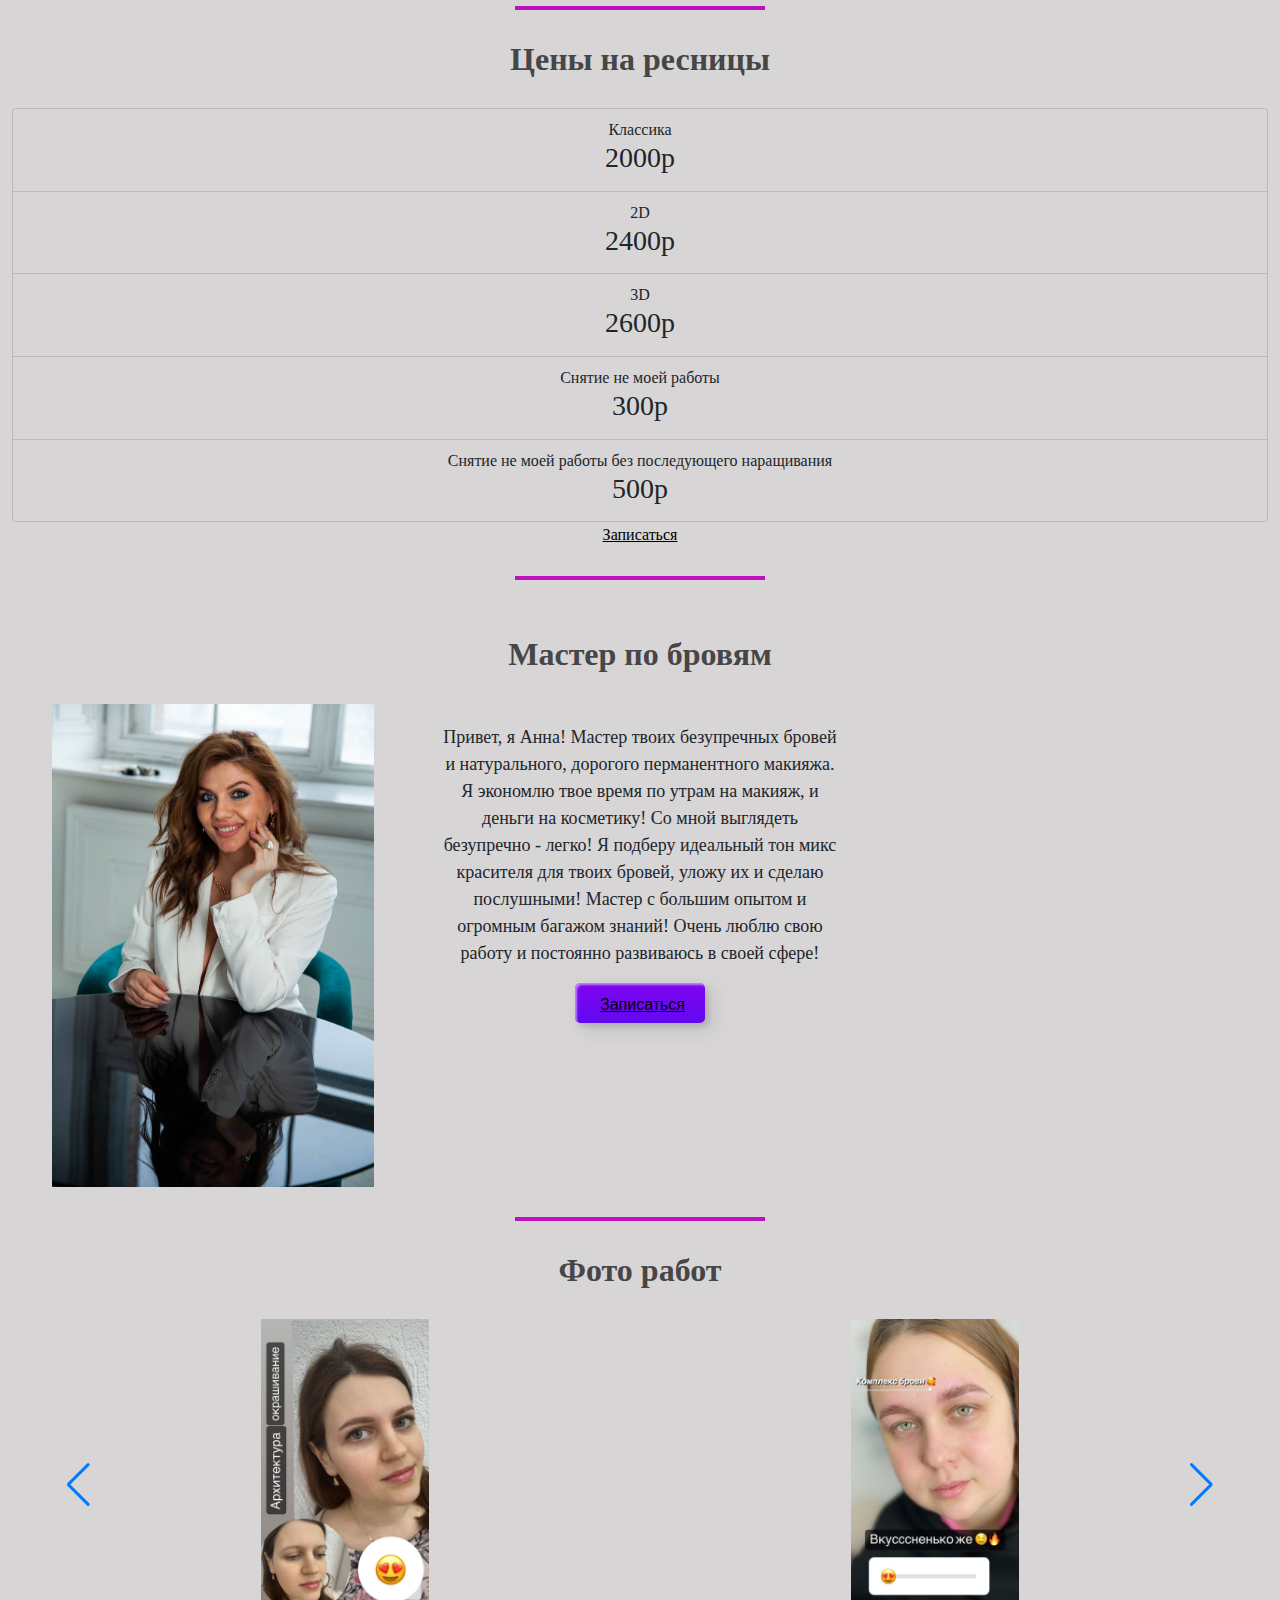
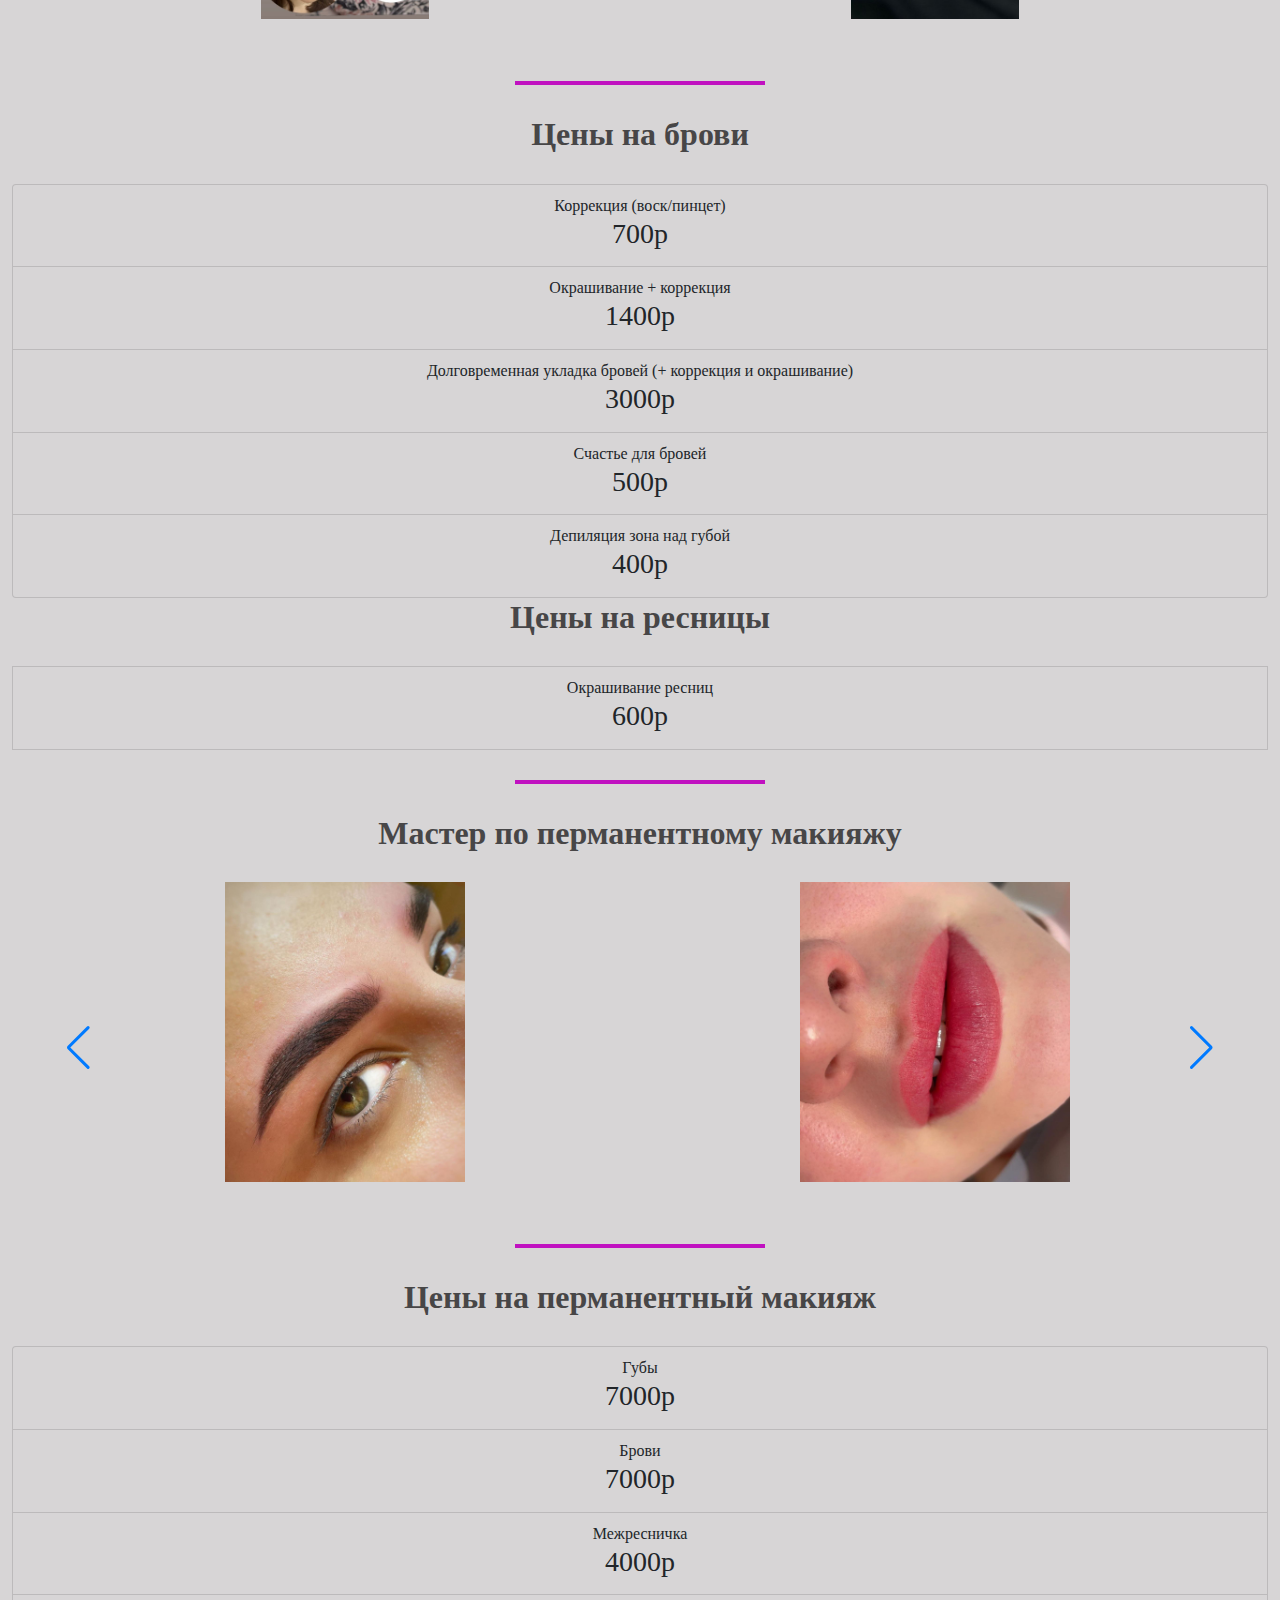
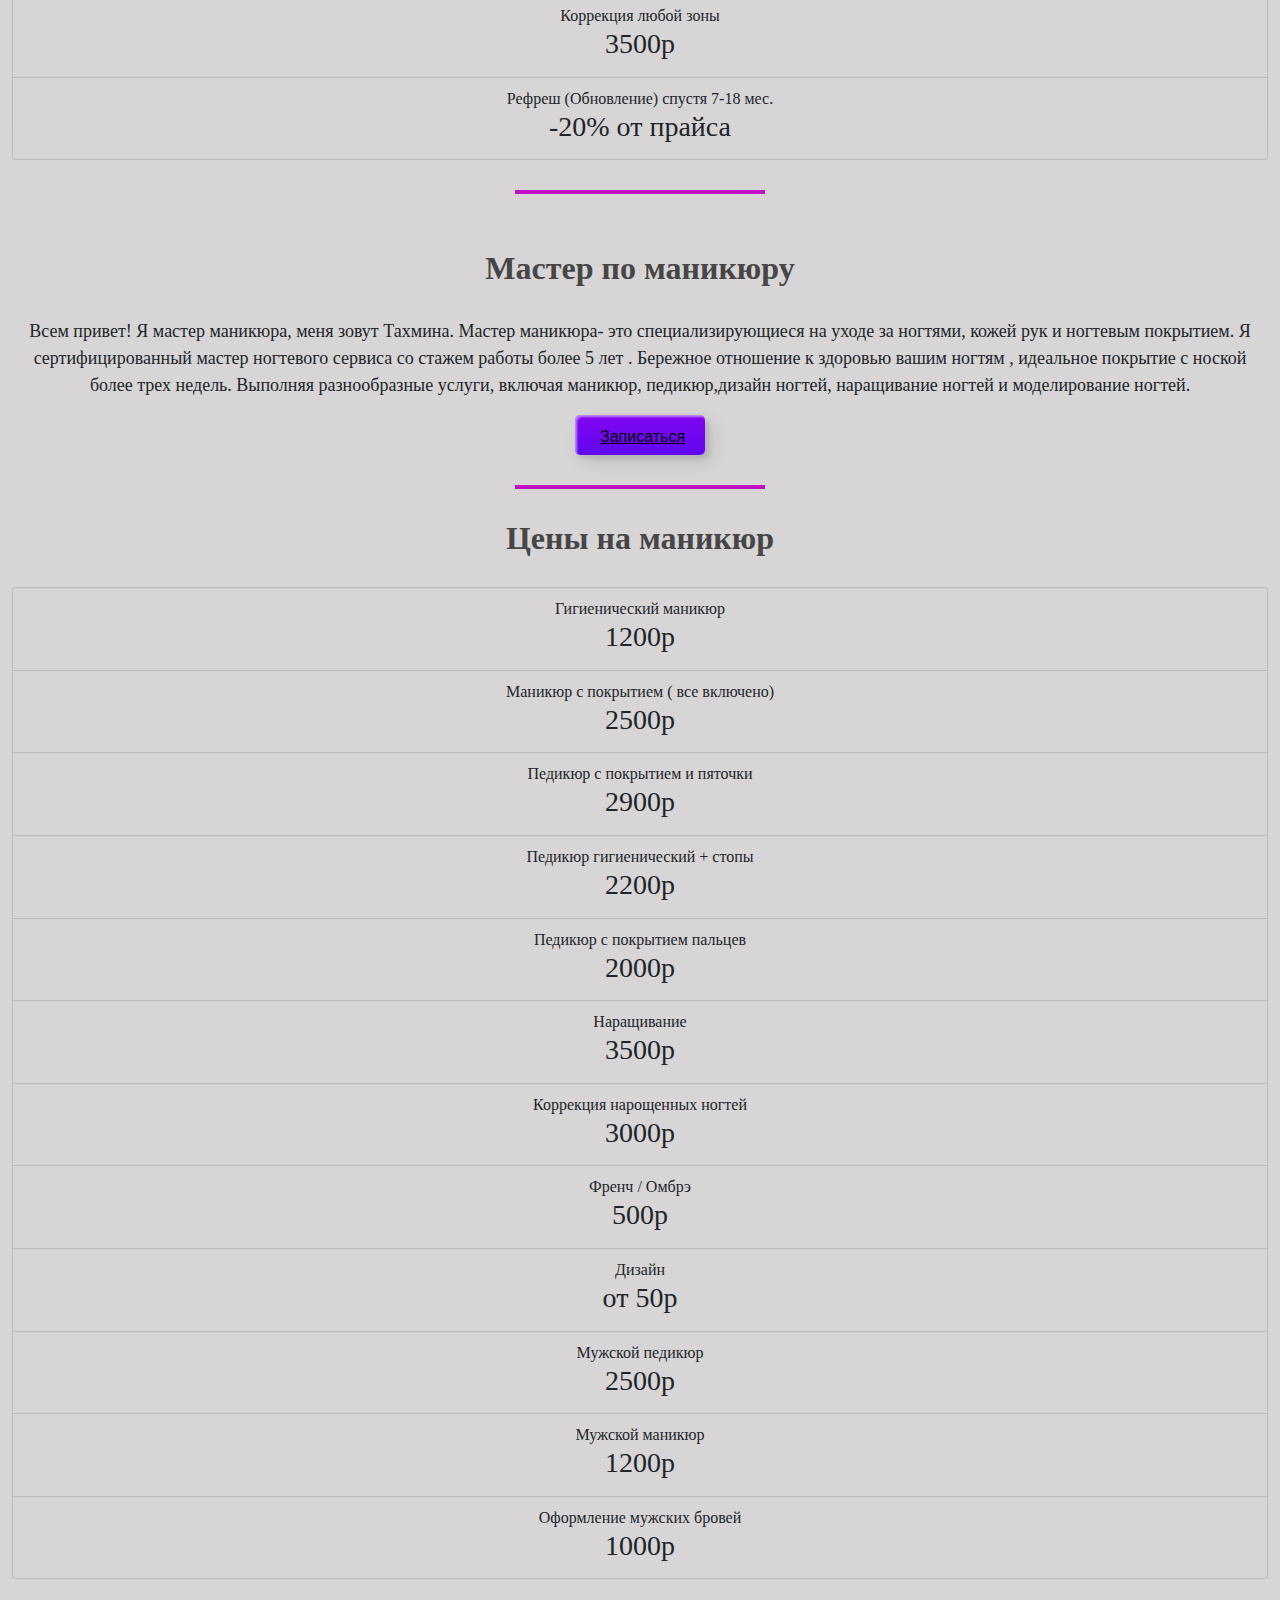
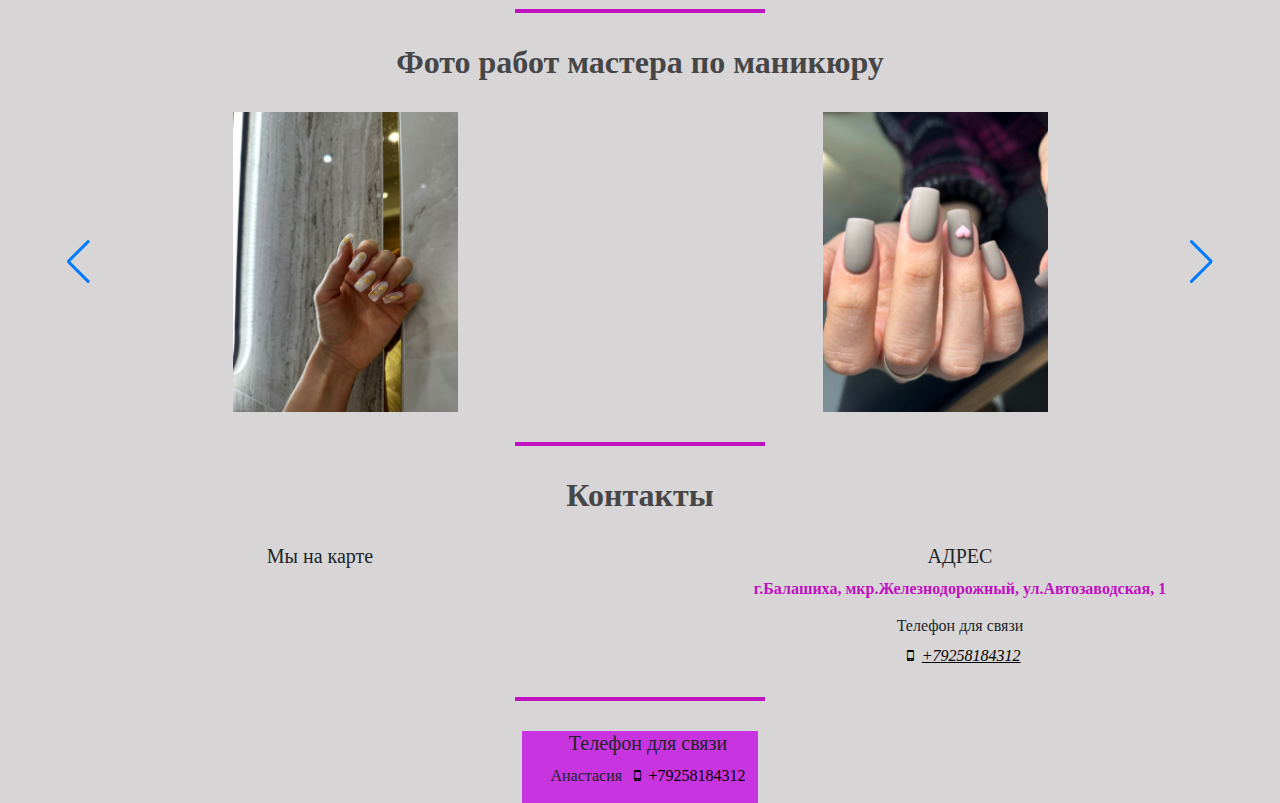
==== commit 0f9fd29b: "add DIKIDI" ====
--- a/index.html
+++ b/index.html
@@ -8,26 +8,25 @@
     <link rel="stylesheet" href="css/fontello.css">
     
     <link rel="stylesheet" href="css/swiper-bundle.css">
-    <link rel="stylesheet" href="css/style.css?v=0.11" id="theme">
-    <title>Koroleva-eyelashes</title>
+    <link rel="stylesheet" href="css/style.css?v=0.17" id="theme">
+    <title>akstudi0s</title>
 </head>
 <body> 
   <header id="header" class="header">  
     <nav class="navbar navbar-expand-md navbar-dark" style="background: #c834e0">
         <div class="container-fluid">
-          <a class="navbar-brand" href="#"><img src="./img/logo1.jpg" alt="Koroleva-eyelashes" width="110" height="90">
-          </a>
+          
           <button class="navbar-toggler" type="button" data-bs-toggle="collapse" data-bs-target="#navbarSupportedContent" aria-controls="navbarSupportedContent" aria-expanded="false" aria-label="Toggle navigation">
             <span class="navbar-toggler-icon"></span>
           </button>
           <div class="collapse navbar-collapse" id="navbarSupportedContent">
             <ul class="navbar-nav me-auto mb-2 mb-lg-0">
               <li class="nav-item">
-                <a class="nav-link active text-white toAnchor" aria-current="page" href="#Hero">Главная</a>
+                <a class="nav-link active text-white toAnchor" aria-current="page" href="#Hero"> <i>Главная</i></a>
               </li>
               <li class="nav-item dropdown">
-                <a class="nav-link text-white dropdown-toggle" href="#" role="button" data-bs-toggle="dropdown" aria-expanded="false">
-                  О нас
+                <a class="nav-link text-white dropdown-toggle" href="#" role="button" data-bs-toggle="dropdown" aria-expanded="false"><i>
+                  О нас</i>
                 </a>
                 <ul class="dropdown-menu">
                   <li><a class="dropdown-item" href="#About-Us-resnici">Мастер по ресницам</a></li>
@@ -36,17 +35,17 @@
                 </ul>
               </li>
               <li class="nav-item">
-                <a class="nav-link text-white toAnchor" href="#resnici">Ресницы</a>
+                <a class="nav-link text-white toAnchor" href="#resnici"><i>Ресницы</i></a>
               </li>
               <li class="nav-item">
-                <a class="nav-link text-white toAnchor" href="#maciag">Макияж</a>
+                <a class="nav-link text-white toAnchor" href="#maciag"><i>Архитектура бровей</i></a>
               </li>
               <li class="nav-item">
-                <a class="nav-link text-white toAnchor" href="#Foto_manikur">Маникюр</a>
+                <a class="nav-link text-white toAnchor" href="#Foto_manikur"><i>Маникюр</i></a>
               </li>
               <li class="nav-item dropdown">
-                <a class="nav-link text-white dropdown-toggle" href="#" role="button" data-bs-toggle="dropdown" aria-expanded="false">
-                  Цены
+                <a class="nav-link text-white dropdown-toggle" href="#" role="button" data-bs-toggle="dropdown" aria-expanded="false"><i>
+                  Цены</i>
                 </a>
                 <ul class="dropdown-menu">
                   <li><a class="dropdown-item" href="#Price__res"">Цены на ресницы</a></li>
@@ -57,7 +56,7 @@
               </li>
              
               <li class="nav-item">
-                <a class="nav-link text-white toAnchor" href="#contakts">Контакты</a>
+                <a class="nav-link text-white toAnchor" href="#contakts"><i>Контакты</i></a>
               </li>
               
               
@@ -73,16 +72,21 @@
     
   </header>
 <main class="main">
+  <!-- <section class="logo"> 
+    <div class="container-fluid text-center">
+    <img class="About-Us__foto" src="./img/logo1.jpg">
+    </div>
+  </section>-->
     <section id="messanger" class="messanger">
         <div class="container-fluid text-center">
          <div>
           <h1></h1>
-          <h2 class="messanger__h2 h2 ">Связь со мной</h2>
+          <h2 class="messanger__h2 h2 ">Связаться можно с нами</h2>
          </div>
                 <a class="phone1 toAnchor" href="tel:+79258184312"><i class="icon-mobile" aria-hidden="true">+79258184312</i></a>
              
               <div class="messanger1">
-                <a class="nav-link toAnchor" href="https://instagram.com/eyelashes.brows_">
+                <a class="nav-link toAnchor" href="https://www.instagram.com/invites/contact/?i=snfr05izbg4q&utm_content=s7ohygo">
                   <img src="./img/instagram_f_icon-icons.com_65485.png" alt="instagram" srcset="" >
                 </a>
               
@@ -99,7 +103,7 @@
          <div class="line"></div>
          </div>  
     </section>
-    <section id="Hero" class="Hero">
+    <!-- <section id="Hero" class="Hero"> 
         <div class="container-fluid text-center">
         <div>
             <h2 class="Hero__h2 h2">Акции</h2>
@@ -123,14 +127,22 @@
             </div>
             <div class="line"></div>
         </div>
-    </section>
+    </section>-->
     <section id="About-Us-resnici" class="About-Us">
         <div class="container-fluid text-center">
          <h2 class="About-Us__h2 h2">Мастер по ресницам</h2>
+         <div class="row">
+          <div class="col col-xl-4 col-md-6 col-sm-12">
+                  <img class="About-Us__foto" src="./img/anastasia.jpg">
+          </div>
+          <div class="col col-xl-4 col-md-6 col-sm-12">
          <p class="About-Us__text">Всем привет, я мастер по наращиванию ресниц! Меня зовут Анастасия Королева.
-            Мастер со стажем более года. Я люблю свою сферу! Это эстетика, это мир красоты. На данный момент <b>я практикующий мастер-преподаватель!</b> Имею уютную студию.
-
+            Мастер со стажем. Я люблю свою сферу! Это эстетика, это мир красоты. На данный момент <b>я практикующий мастер-преподаватель!</b> Имею уютную студию.
+            
          </p>
+         <button class="custom-btn btn-2"><a href="https://dikidi.ru/#widget=150352">Записаться</a></button>
+          </div>
+         </div>
          <div class="line"></div>
          </div>  
     </section>
@@ -209,6 +221,7 @@
             <li class="list-group-item">Снятие не моей работы <h3>300р</h3></li>
             <li class="list-group-item">Снятие не моей работы без последующего наращивания <h3>500р</h3></li>
           </ul>
+          <a href="https://dikidi.ru/#widget=150352">Записаться</a>
          <div class="line"></div>
          </div>  
     </section>
@@ -222,6 +235,7 @@
               </div>
               <div class="col col-xl-4 col-md-6 col-sm-12">
               <p class="About-Us__text"> Привет, я Анна! Мастер твоих безупречных бровей и натурального, дорогого перманентного макияжа. Я экономлю твое время по утрам на макияж, и деньги на косметику!  Со мной выглядеть безупречно - легко! Я подберу идеальный тон микс красителя для твоих бровей, уложу их и сделаю послушными! Мастер с большим опытом и огромным багажом знаний! Очень люблю свою работу и постоянно развиваюсь в своей сфере! </p>
+              <button class="custom-btn btn-2"><a href="https://dikidi.ru/#widget=151554">Записаться</a></button>
               </div>
            </div>
            <div class="line"></div>
@@ -320,6 +334,7 @@
                    <p class="About-Us__text">Всем привет! Я мастер маникюра, меня зовут  Тахмина. Мастер маникюра- это специализирующиеся на уходе за ногтями, кожей рук и ногтевым покрытием. Я сертифицированный мастер ногтевого сервиса со стажем работы более 5 лет .
                    Бережное отношение к здоровью вашим ногтям , идеальное покрытие с ноской более  трех недель. Выполняя разнообразные услуги, включая маникюр, педикюр,дизайн ногтей, наращивание ногтей и моделирование ногтей.          
                    </p>
+                   <button class="custom-btn btn-2"><a href="https://dikidi.ru/#widget=151562">Записаться</a></button>
                    <div class="line"></div>
                    </div>  
               </section>
@@ -339,6 +354,9 @@
                      <li class="list-group-item">Коррекция нарощенных ногтей <h3>3000р</h3></li>
                      <li class="list-group-item">Френч / Омбрэ <h3>500р</h3></li>
                      <li class="list-group-item">Дизайн <h3>от 50р</h3></li>
+                     <li class="list-group-item">Мужской педикюр  <h3>2500р</h3></li>
+                     <li class="list-group-item">Мужской маникюр  <h3>1200р</h3></li>
+                     <li class="list-group-item">Оформление мужских бровей  <h3>1000р</h3></li>
                    </ul>
                     </div>
                   </div>
@@ -381,12 +399,12 @@
     <section id="contakts" class="contakts">
         <div class="container-fluid text-center">
          <h2 class="contakts__h2 h2">Контакты</h2>
-         <!--<div class="row">
+         <div class="row">
             <div class="col col-xl-6 col-md-12 col-sm-12">
-                    <!-- |<h5>Мы на карте</h5> 
-            
-            </div>-->
-        <div class="col col-xl-6 col-md-12 col-sm-12">
+                    <h5>Мы на карте</h5> 
+                    <script type="text/javascript" charset="utf-8" async src="https://api-maps.yandex.ru/services/constructor/1.0/js/?um=constructor%3Ace5286024e63d7503d7c690d4ef1022fed7fcf2194d48f429c0029c692062391&amp;width=320&amp;height=240&amp;lang=ru_RU&amp;scroll=true"></script>
+            </div>
+         <div class="col col-xl-6 col-md-12 col-sm-12">
          <h5>АДРЕС</h5>
          <p class="Hero__text fw-bolder">г.Балашиха, мкр.Железнодорожный, ул.Автозаводская, 1</p>
          <h6>Телефон для связи</h6>
@@ -400,7 +418,7 @@
     <footer class="footer text-center">
         <div class="container-fluid text-center ">
             <div class="footer text-center footer__all">
-            <div class="footer__left"><a class="navbar-brand" href="#Hero"><img src="./img/logo.jpg" alt="Koroleva-eyelashes" width="80" height="64"></a></div>
+            <div class="footer__left"><a class="navbar-brand" href="#Hero"></a></div>
             <div class="footer__right"><h5 class="resnici__h5 h5">Телефон для связи</h5 >
             <p>Анастасия <a href="tel:+79258184312" class="phone"> <i class="icon-mobile" aria-hidden="true"></i>+79258184312</a></p></div>
             </div>
@@ -430,9 +448,11 @@
 }
 
 </script>
+<script type="text/javascript" src="https://dikidi.ru/assets/js/widget_record/widget2.min.js"></script>
+<script type="text/javascript" src="https://dikidi.ru/assets/js/widget_record/widget2.min.js"></script>
 
 <script src="./js/swiper-bundle.js"></script>
 <script src="./js/swiper1.js"></script>
-<script src="./js/bootstrap.bundle.min.js?v=0.11"></script>
+<script src="./js/bootstrap.bundle.min.js?v=0.17"></script>
 </body>
 </html>--- a/css/style.css
+++ b/css/style.css
@@ -3,7 +3,8 @@
     
 }*/
 body {
-    background-color: #f1d6e6;
+    background-color: #d7d5d6;
+    font-family: fontello;
 }
 
 .hide {
@@ -16,6 +17,24 @@
     position: absolute;
 }
 
+@font-face {
+    font-family: Hegiena;
+    src: url(../font/Hegiena.ttf);
+    font-weight: 900;
+    font-style: italic;
+}
+@font-face {
+    font-family: fontello;
+    src: url(../font/fontello.woff2);
+    font-weight: 400;
+    font-style: italic;
+}
+@font-face {
+    font-family: Bukhar;
+    src: url(../font/Bukhar.ttf);
+    font-weight: 900;
+    font-style: italic;
+}
 a {
     color: black;
 }
@@ -28,8 +47,10 @@
     
 }
 .h2 {
-    color: #c011c0;
+    color: #474647;
     margin-bottom: 30px;
+    font-family: Hegiena;
+    font-weight: bold;
 }
 .Hero__text {
    color: #c011c0;
@@ -42,7 +63,7 @@
 }
 /*about Us*/
 .About-Us {
-    background-color: #f1d6e6;
+    background-color: #d7d5d6;
     margin-top: 55px;
     /*width: 100%;
     height: 700px;*/
@@ -77,7 +98,7 @@
 }
 
 .list-group-item {
-    background-color: #f1d6e6;
+    background-color: #d7d5d6;
 }
 
 .phone {
@@ -137,6 +158,42 @@
     background: #c834e0;
 }
 
+/*кнопка dikidi*/
+.custom-btn {
+    width: 130px;
+    height: 40px;
+    color: #fff;
+    border-radius: 5px;
+    padding: 10px 25px;
+    font-family: 'Lato', sans-serif;
+    font-weight: 500;
+    background: transparent;
+    cursor: pointer;
+    transition: all 0.3s ease;
+    position: relative;
+    display: inline-block;
+     box-shadow:inset 2px 2px 2px 0px rgba(255,255,255,.5),
+     7px 7px 20px 0px rgba(0,0,0,.1),
+     4px 4px 5px 0px rgba(0,0,0,.1);
+    outline: none;
+  }
+  .btn-2 {
+    background: rgb(96,9,240);
+    background: linear-gradient(0deg, rgba(96,9,240,1) 0%, rgba(129,5,240,1) 100%);
+    border: none;
+    
+  }
+  .btn-2:before {
+    height: 0%;
+    width: 2px;
+  }
+  .btn-2:hover {
+    box-shadow:  4px 4px 6px 0 rgba(255,255,255,.5),
+                -4px -4px 6px 0 rgba(116, 125, 136, .5), 
+      inset -4px -4px 6px 0 rgba(255,255,255,.2),
+      inset 4px 4px 6px 0 rgba(0, 0, 0, .4);
+  }
+  
 /*переключатель темы*/
 .dark-version {
     width: 70px;
@@ -221,27 +278,29 @@
   }
 
   /* Прайс ресницы*/
-.price_img_res {
-    display: flex;
-    position: relative;
+
+
+
+/*.img1 {
+    display: flex;
+    position: absolute;
     justify-content: center;
-}
-.prise {
-    display: flex;
-    position: relative;
-    padding-top: 35%;
-}
-
-
-.img1 {
     background-image: url(../img/price.jpg);
     background-size: cover;
     min-width: 80%;
     min-height: 110%;
-    display: flex;
-    position: absolute;
+    
+}
+.price_img_res {
+    display: flex;
+    position: relative;
     justify-content: center;
 }
+.prise {
+    display: flex;
+    position: relative;
+    padding-top: 35%;
+} */
 .list-group {
     list-style: none;
 }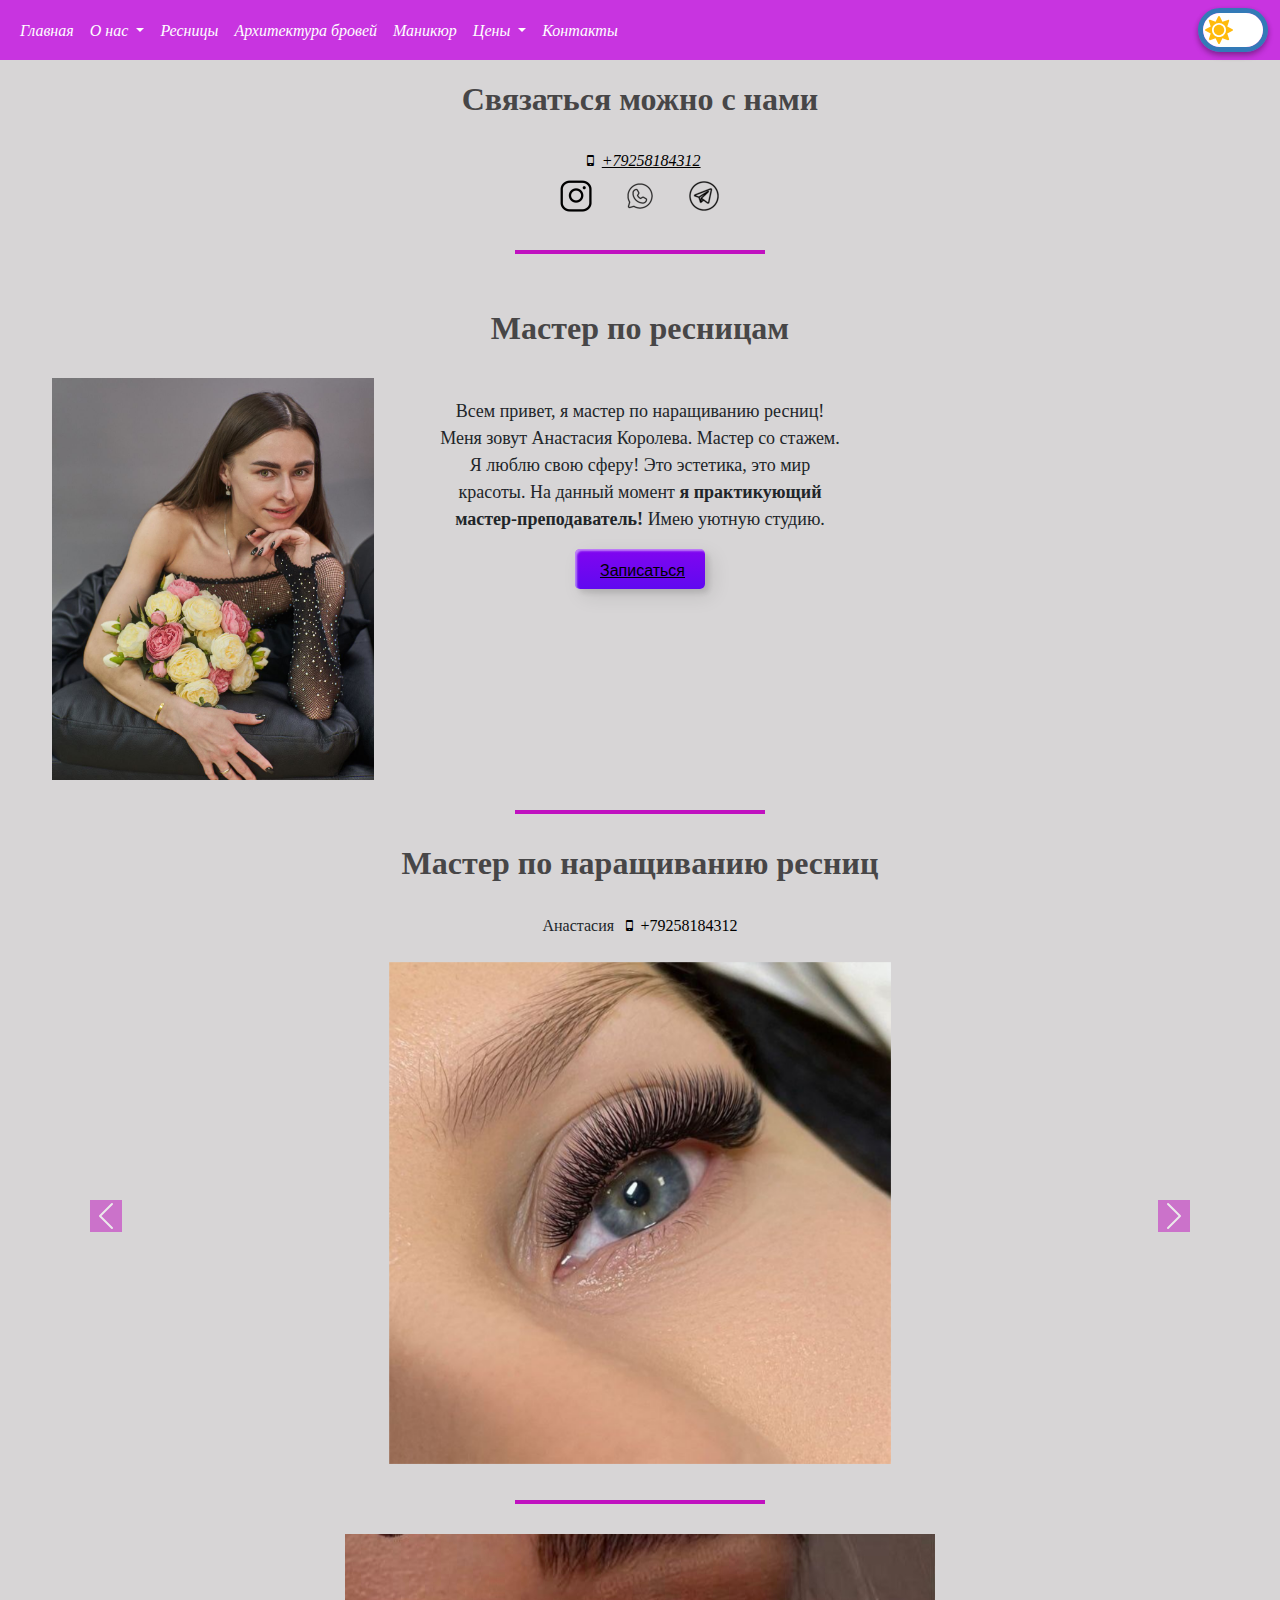
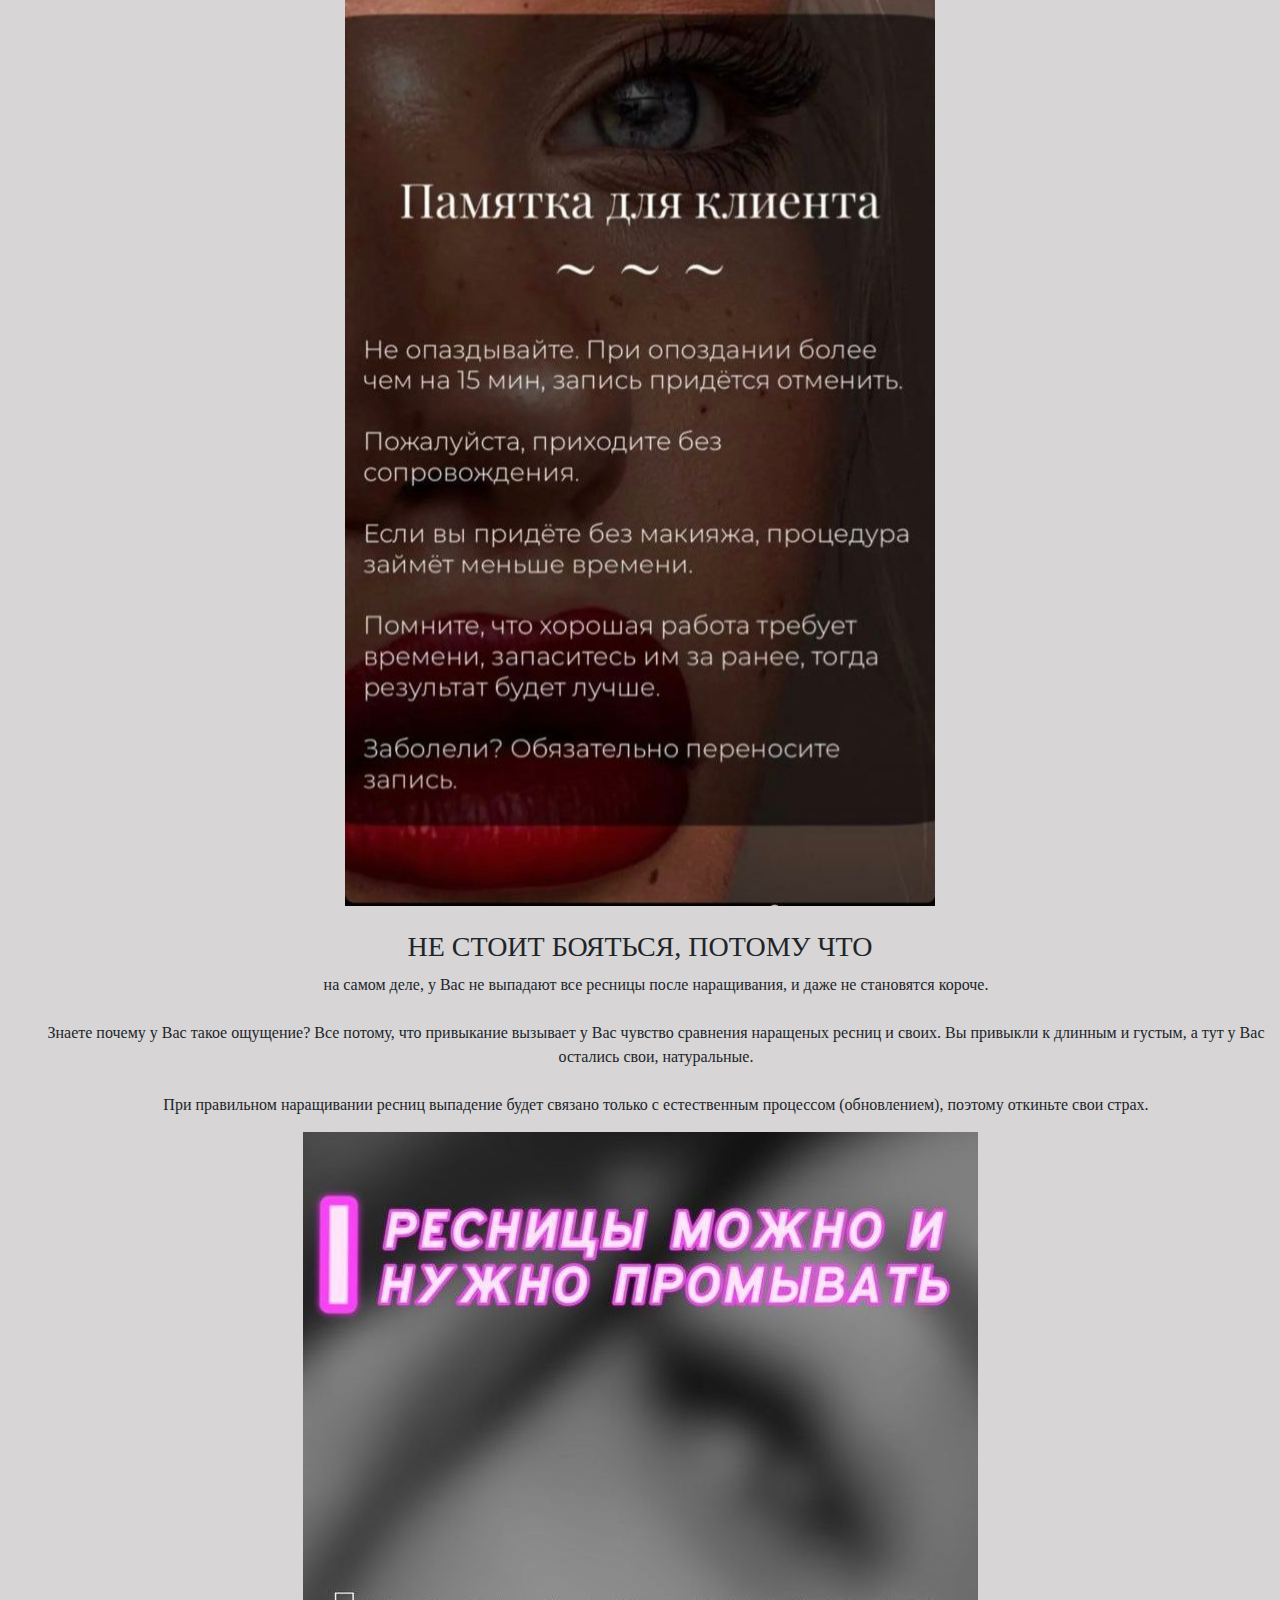
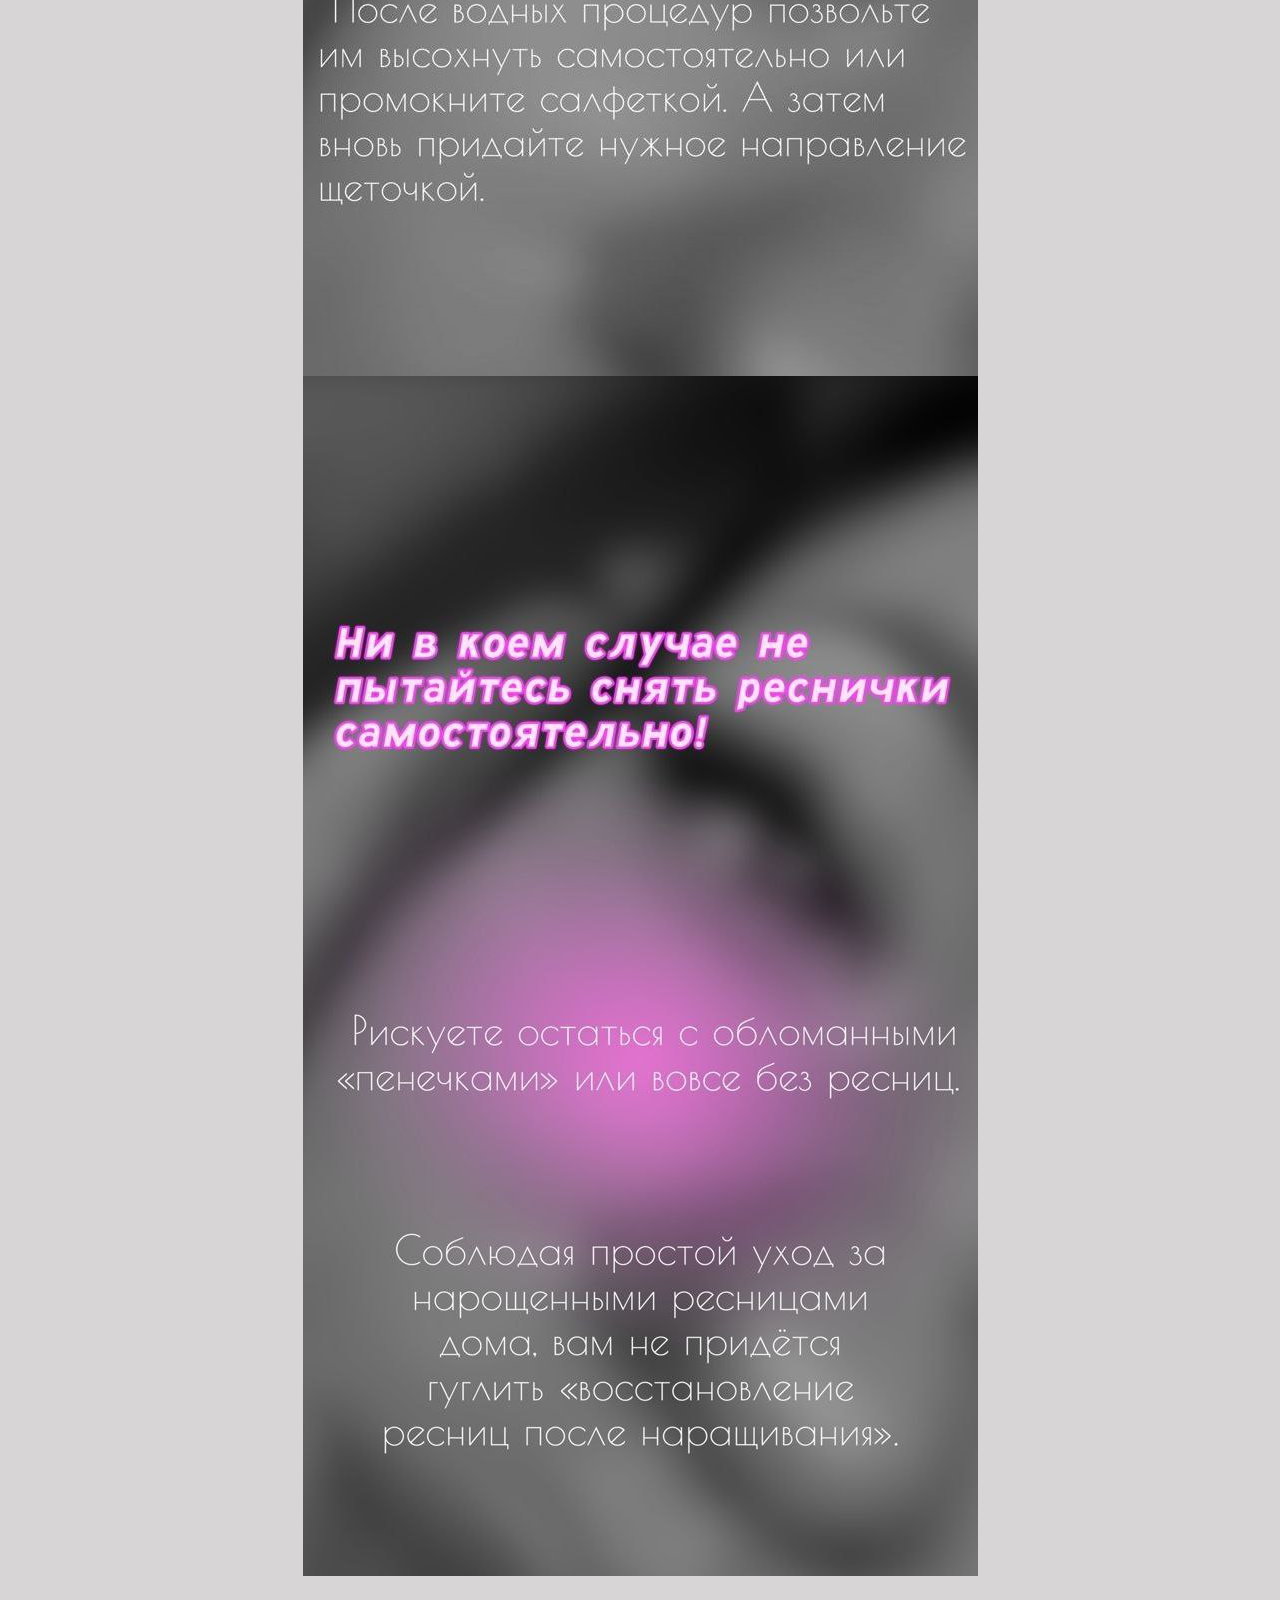
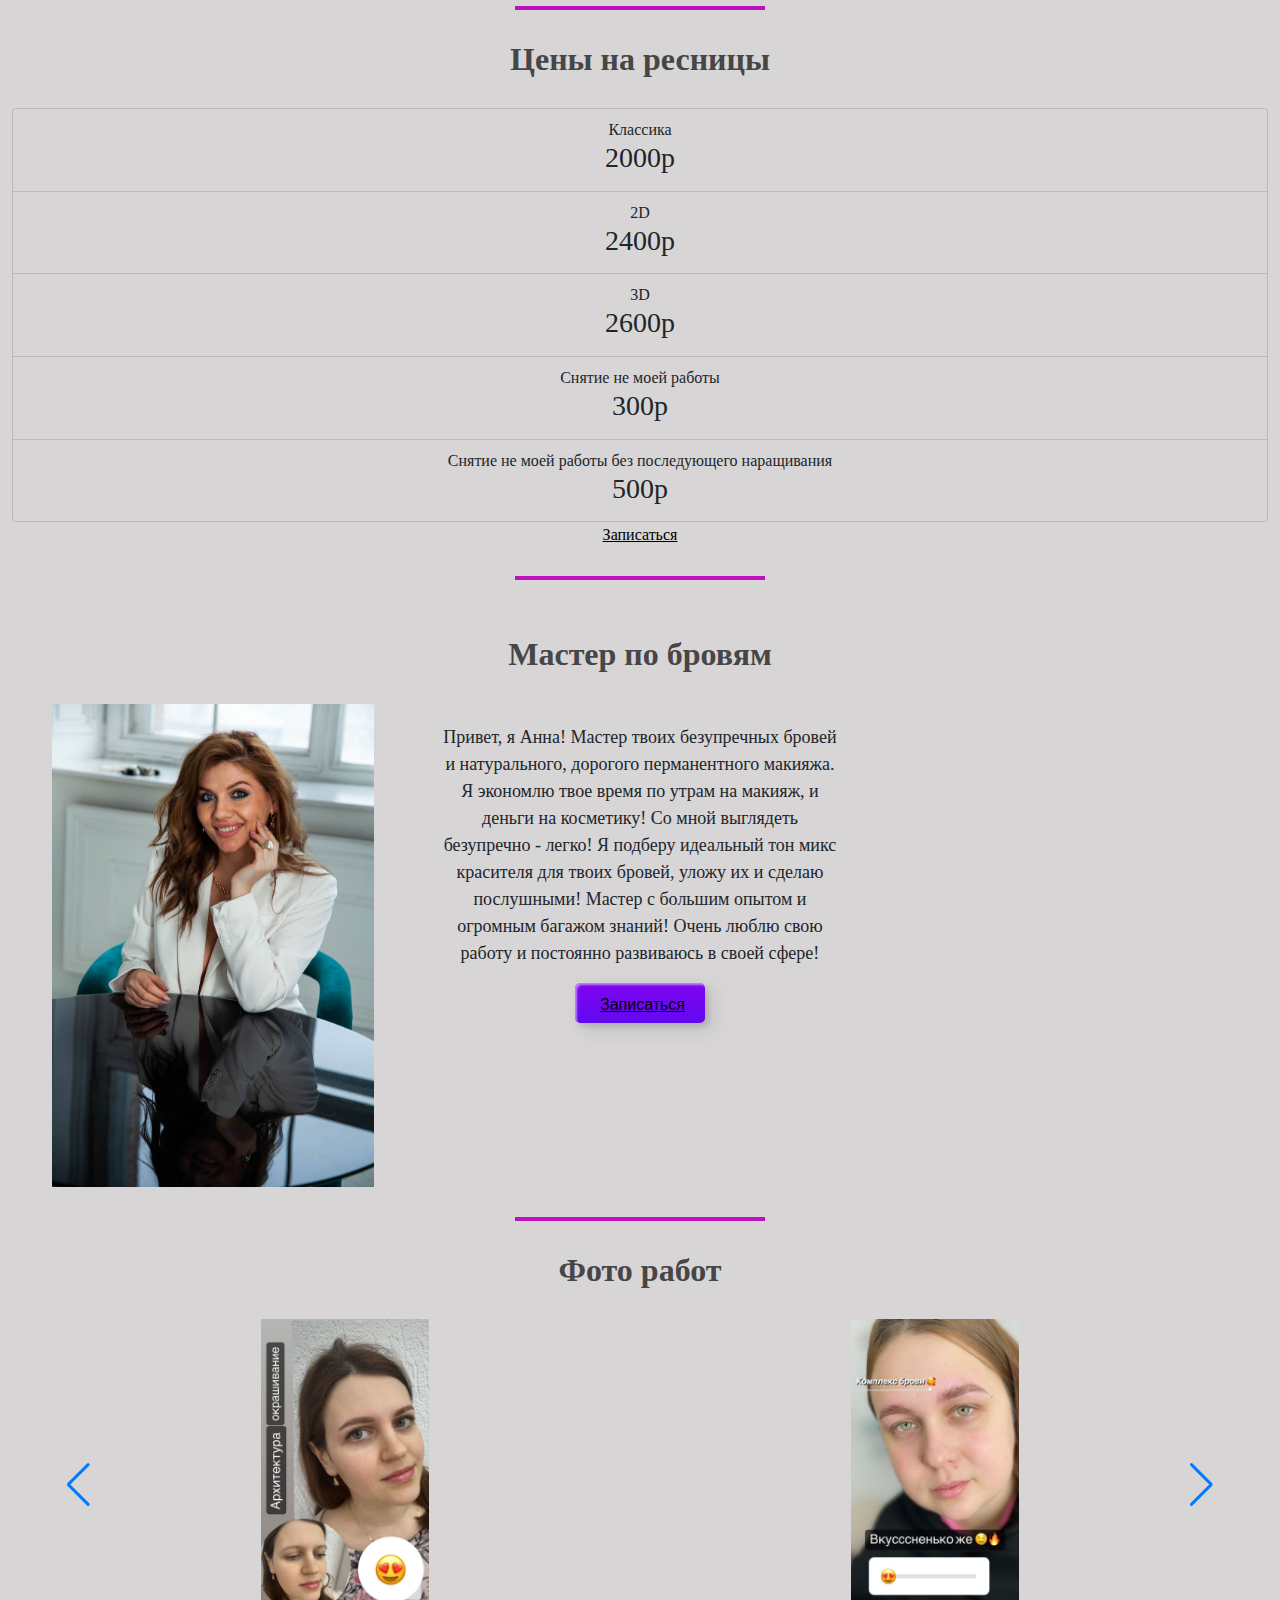
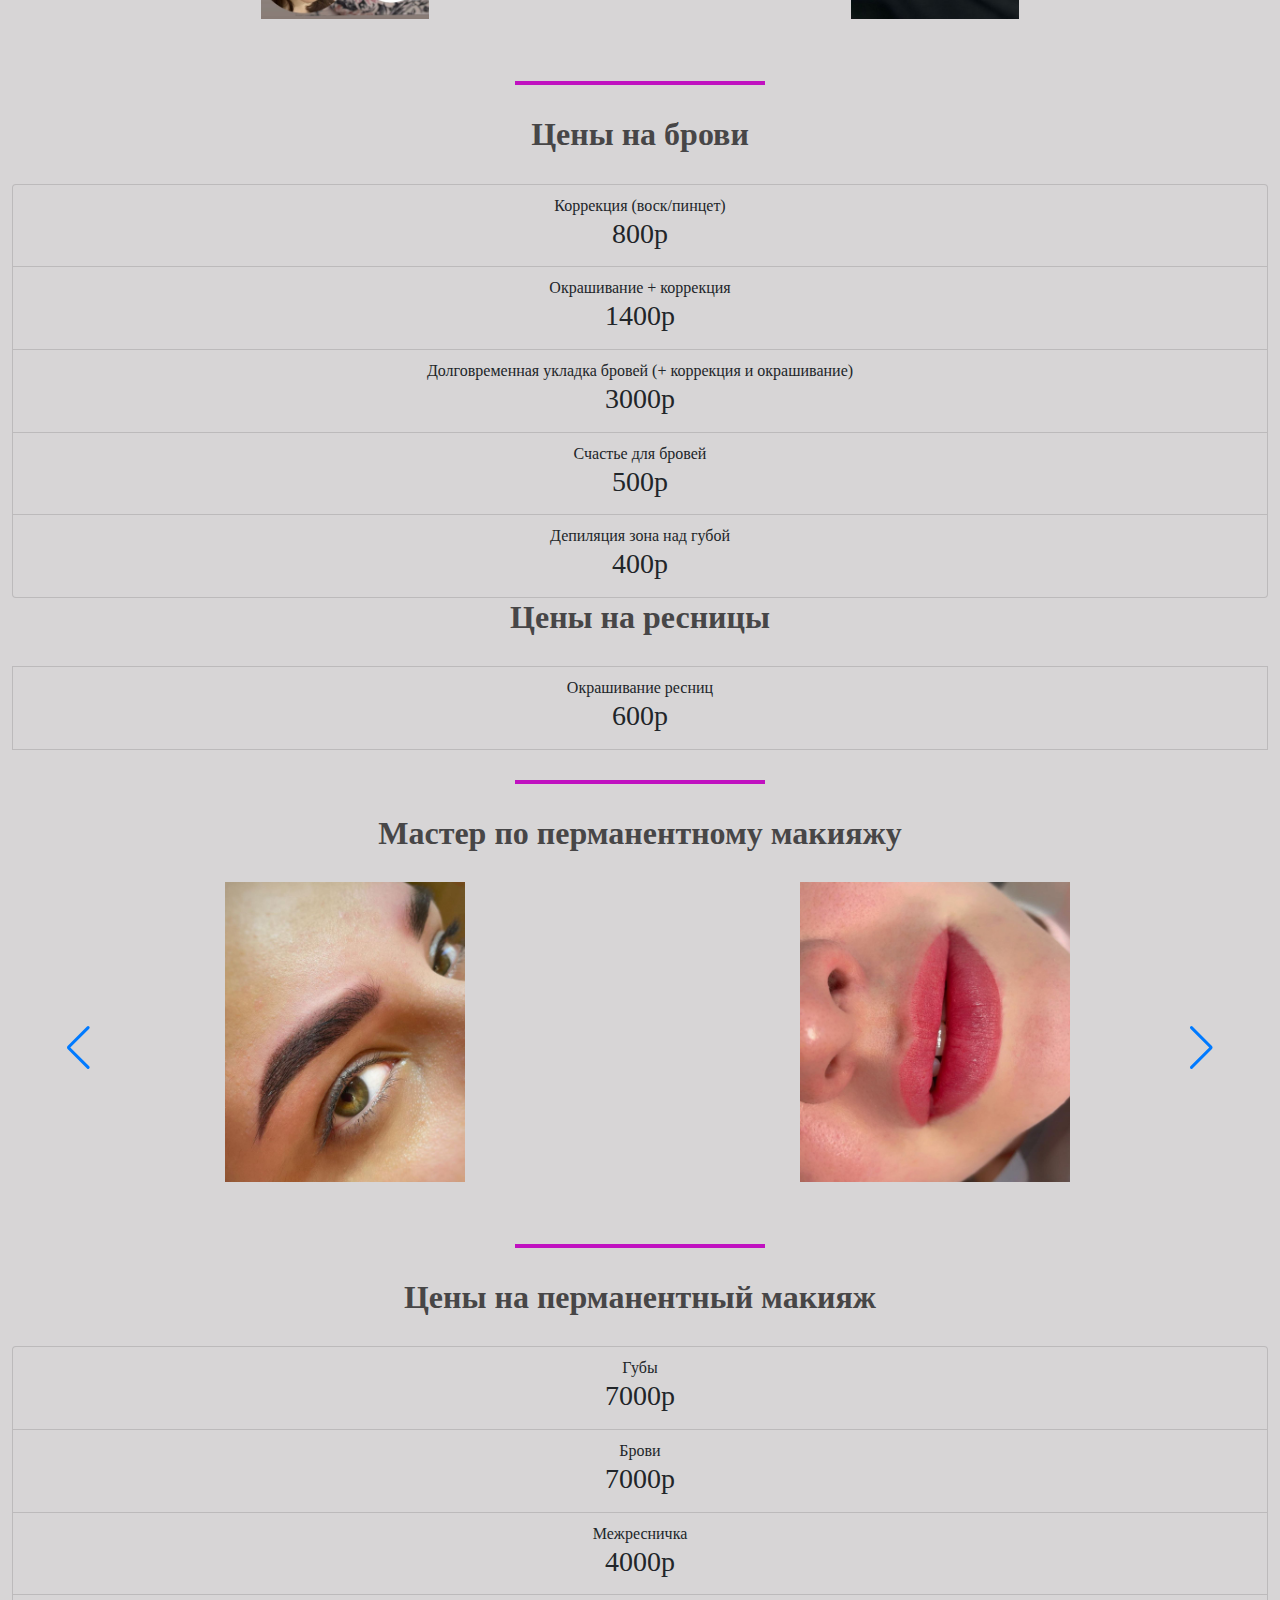
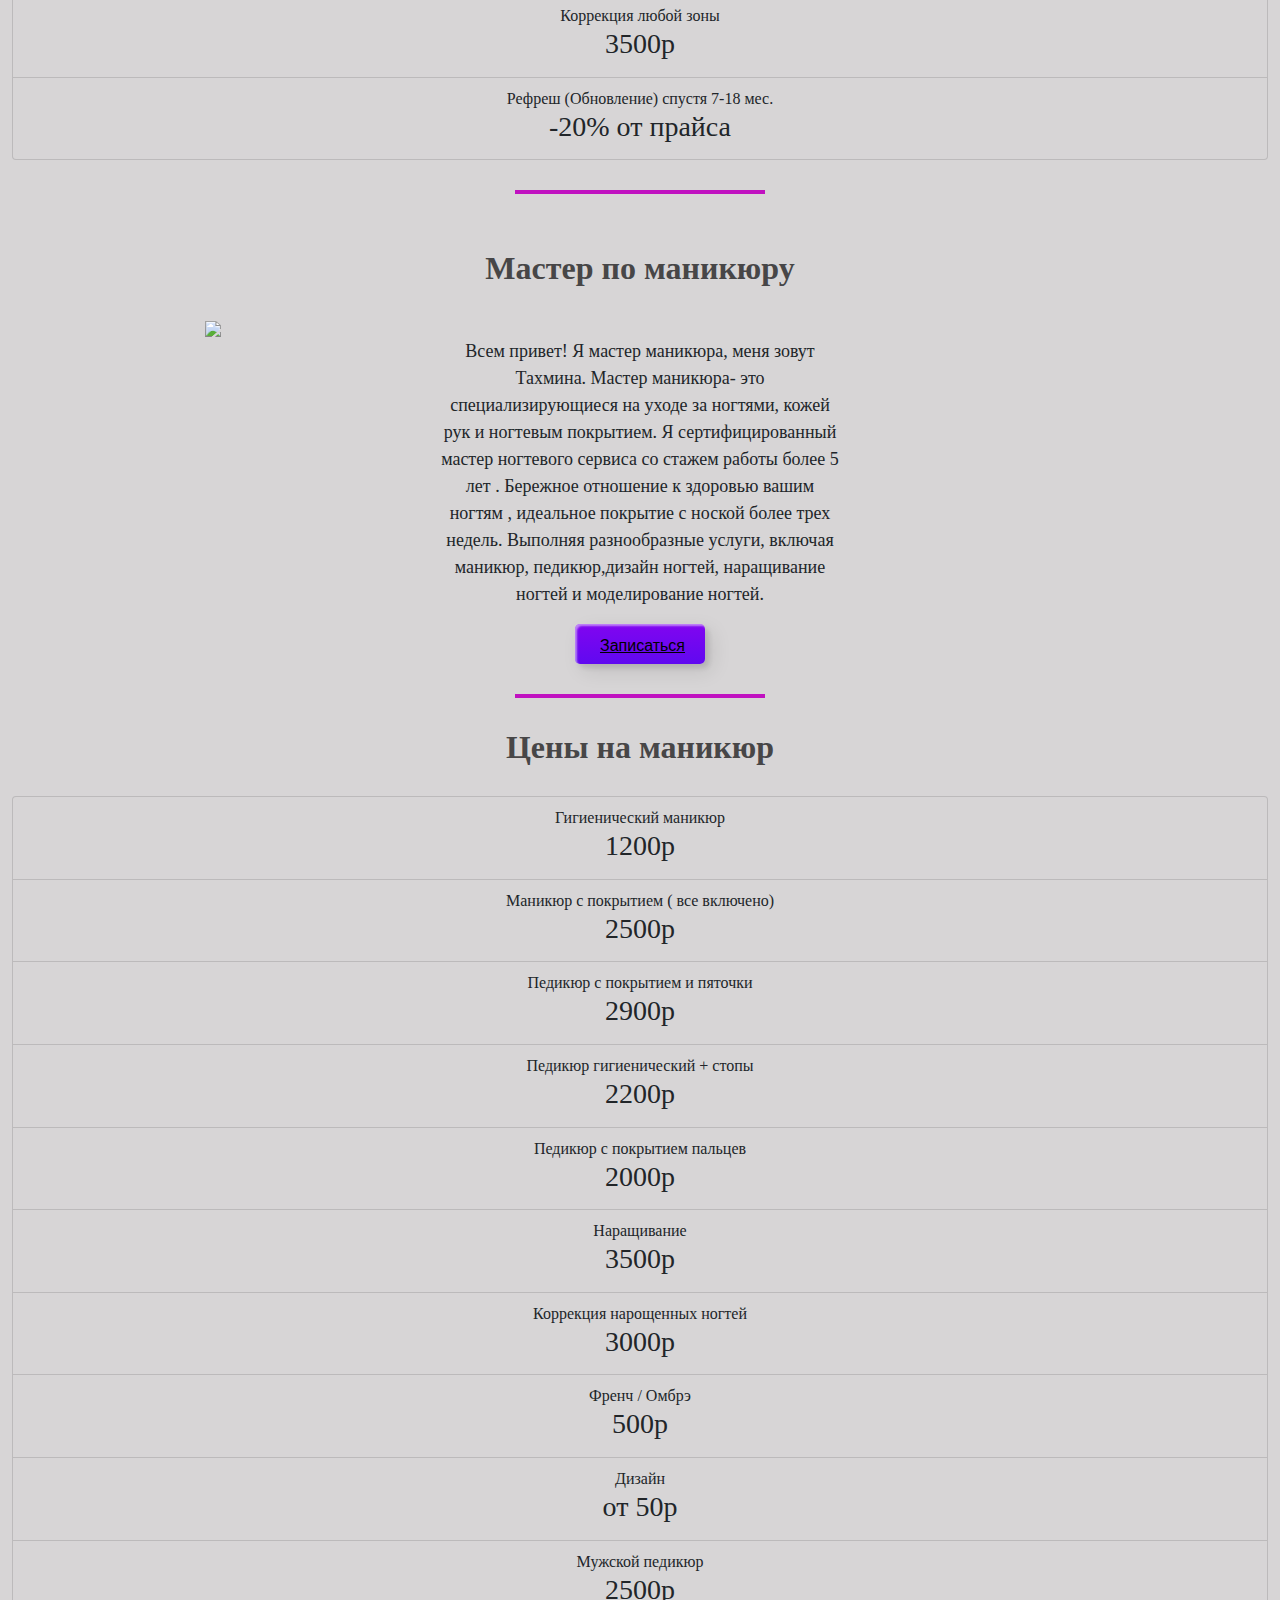
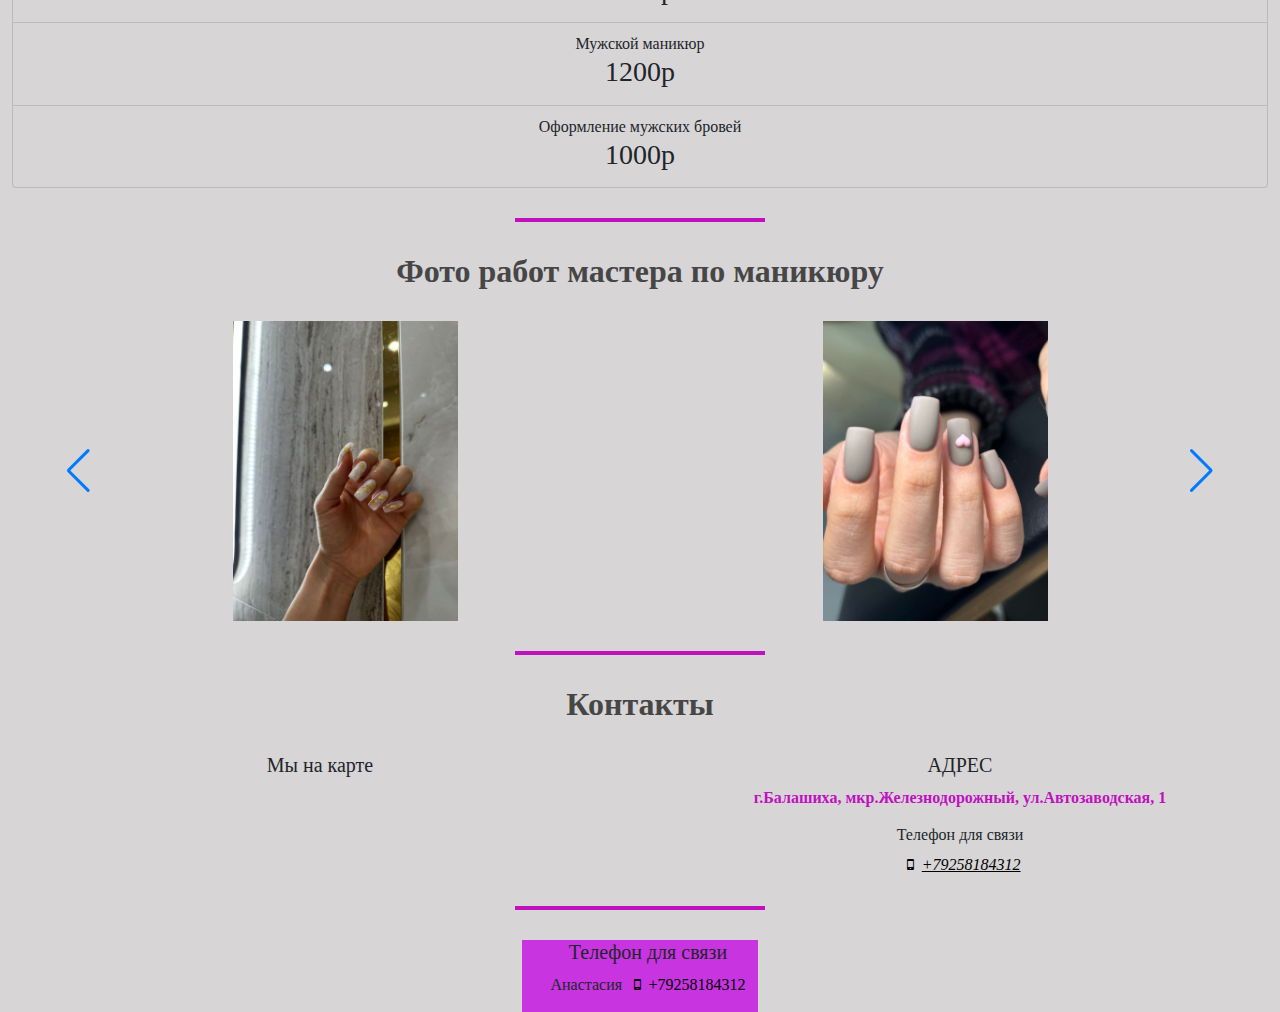
==== commit 32275daf: "price_brovi" ====
--- a/index.html
+++ b/index.html
@@ -8,7 +8,7 @@
     <link rel="stylesheet" href="css/fontello.css">
     
     <link rel="stylesheet" href="css/swiper-bundle.css">
-    <link rel="stylesheet" href="css/style.css?v=0.17" id="theme">
+    <link rel="stylesheet" href="css/style.css?v=0.19" id="theme">
     <title>akstudi0s</title>
 </head>
 <body> 
@@ -274,7 +274,7 @@
               <div class="container-fluid text-center">
                 <h2 class="Price__brovi__h2 h2">Цены на брови</h2>
               <ul class="list-group">
-                <li class="list-group-item">Коррекция (воск/пинцет)<h3>700р</h3></li>
+                <li class="list-group-item">Коррекция (воск/пинцет)<h3>800р</h3></li>
                 <li class="list-group-item">Окрашивание + коррекция<h3>1400р</h3></li>
                 <li class="list-group-item">Долговременная укладка бровей (+ коррекция и окрашивание)<h3>3000р</h3></li>
                 <li class="list-group-item">Счастье для бровей<h3>500р</h3></li>
@@ -331,11 +331,17 @@
               <section id="About-Us-manikur" class="About-Us">
                   <div class="container-fluid text-center">
                    <h2 class="About-Us__h2 h2">Мастер по маникюру</h2>
+                   <div class="row">
+                    <div class="col col-xl-4 col-md-6 col-sm-12">
+                            <img class="About-Us__foto" src="./img/manikur.jpg">
+                    </div>
+                    <div class="col col-xl-4 col-md-6 col-sm-12">
                    <p class="About-Us__text">Всем привет! Я мастер маникюра, меня зовут  Тахмина. Мастер маникюра- это специализирующиеся на уходе за ногтями, кожей рук и ногтевым покрытием. Я сертифицированный мастер ногтевого сервиса со стажем работы более 5 лет .
                    Бережное отношение к здоровью вашим ногтям , идеальное покрытие с ноской более  трех недель. Выполняя разнообразные услуги, включая маникюр, педикюр,дизайн ногтей, наращивание ногтей и моделирование ногтей.          
                    </p>
                    <button class="custom-btn btn-2"><a href="https://dikidi.ru/#widget=151562">Записаться</a></button>
                    <div class="line"></div>
+                    </div>
                    </div>  
               </section>
               <section id="Price-manikur" class="Price__manikur">
@@ -453,6 +459,6 @@
 
 <script src="./js/swiper-bundle.js"></script>
 <script src="./js/swiper1.js"></script>
-<script src="./js/bootstrap.bundle.min.js?v=0.17"></script>
+<script src="./js/bootstrap.bundle.min.js?v=0.19"></script>
 </body>
 </html>